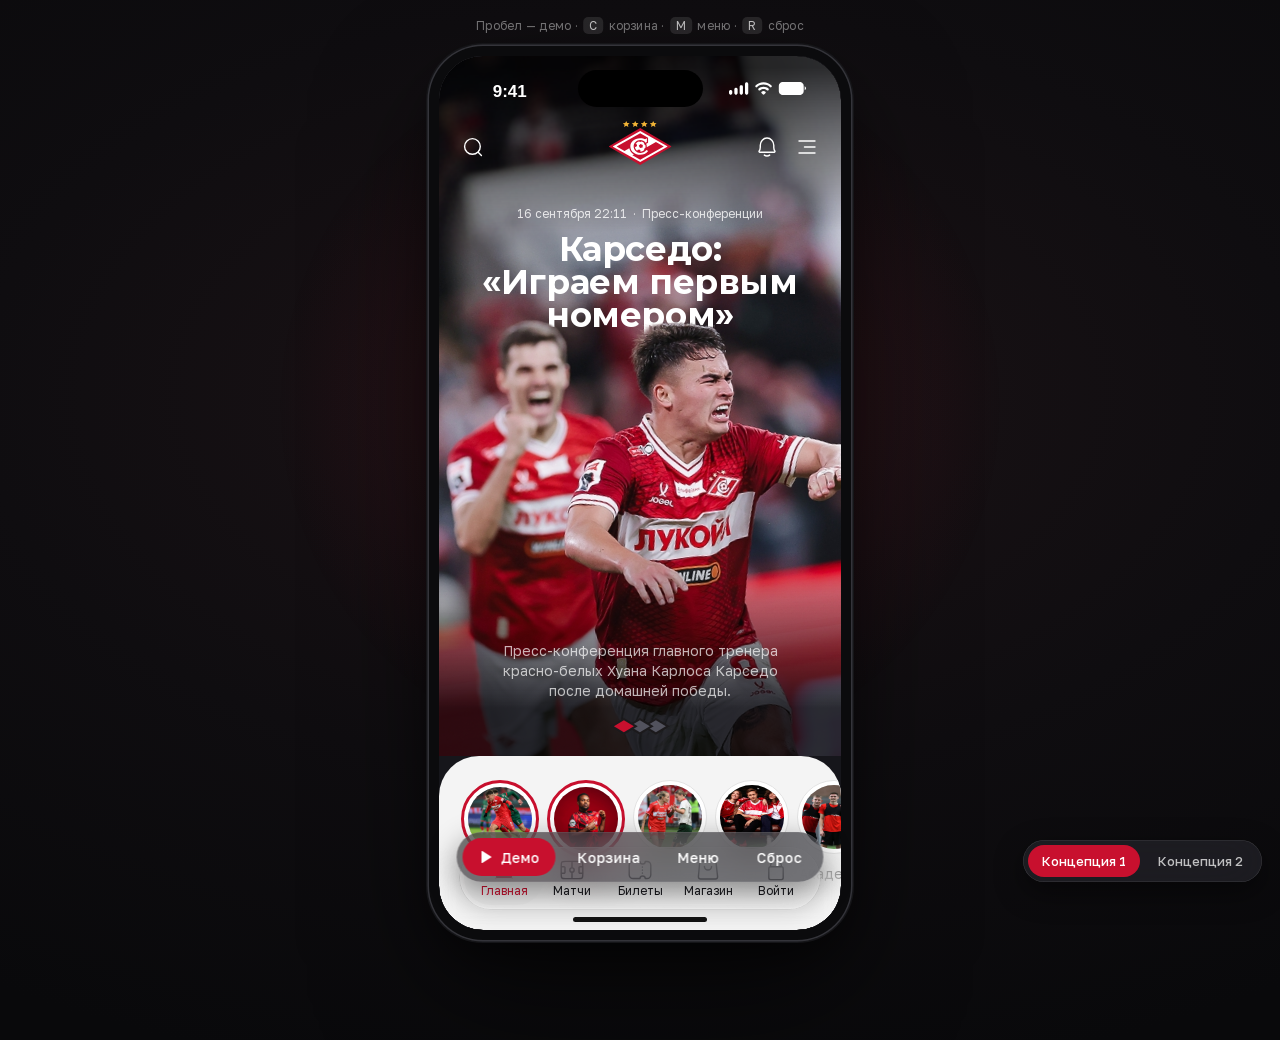
==== concept-1/index.html @ f0e0b0b2 "two concp together + new demo look" ====
<!doctype html>
<html lang="ru">
<head>
<meta charset="utf-8">
<meta name="viewport" content="width=device-width, initial-scale=1, maximum-scale=1, user-scalable=no, viewport-fit=cover">
<meta name="apple-mobile-web-app-capable" content="yes">
<meta name="mobile-web-app-capable" content="yes">
<meta name="apple-mobile-web-app-status-bar-style" content="black-translucent">
<meta name="apple-mobile-web-app-title" content="Спартак">
<meta name="theme-color" content="#16161b">
<title>Спартак · iOS · презентация</title>
<link rel="stylesheet" href="assets/fonts.css">
<style>
/* ───────────────────────── tokens (из Figma) ───────────────────────── */
:root{
  --red:#c8102e; --ink:#16161b; --bg:#f4f4f4; --g5f:#5f5f68; --e3:#e3e3e3; --a4:#a4a4a4; --ef:#efefef;
  --font:'TT Norms Pro','Golos Text',-apple-system,'SF Pro Text','Helvetica Neue',Arial,sans-serif;
  --display:'FCSM','Montserrat','Golos Text',-apple-system,sans-serif;
  --spring:cubic-bezier(.2,.9,.25,1.12);
  --spring-soft:cubic-bezier(.22,.9,.3,1);
  --soft:cubic-bezier(.22,.9,.3,1);
  --cartH:0px;
}
*{box-sizing:border-box;margin:0;padding:0;-webkit-tap-highlight-color:transparent}
html,body{height:100%}
body{background:#0c0c0f;font-family:var(--font);color:#000;overflow:auto;-webkit-font-smoothing:antialiased;user-select:none;-webkit-user-select:none}
img{display:block;-webkit-user-drag:none;user-select:none}
button{font:inherit;color:inherit;background:none;border:0;cursor:pointer}
.t-h2{font-size:18px;line-height:24px;font-weight:500}
.t-p2{font-size:14px;line-height:20px;font-weight:450}
.t-p3{font-size:12px;line-height:18px;font-weight:450}
.t-h3{font-size:16px;line-height:22px;font-weight:700;letter-spacing:.4px;text-transform:uppercase}
.t-h4{font-size:14px;line-height:20px;font-weight:600}
.t-h5{font-size:12px;line-height:18px;font-weight:600}
.nowrap{white-space:nowrap}

/* ───────────────────────── презентационная сцена ───────────────────────── */
.stage{position:relative;min-height:100%;padding:56px 24px 110px;display:flex;align-items:center;justify-content:center;
  background:radial-gradient(1200px 700px at 50% 38%,#1c1316 0%,#0f0d10 55%,#09090b 100%)}
.stage::before{content:"";position:fixed;inset:0;background:radial-gradient(520px 520px at 50% 45%,rgba(200,16,46,.16),transparent 70%);pointer-events:none}
.dev-wrap{animation:wake 1.3s var(--spring) both;position:relative;width:402px;height:874px;transform-origin:0 0;flex:none;height:var(--h,874px)}
.device{position:absolute;inset:0;border-radius:44px;box-shadow:0 0 0 10px #0b0b0d,0 0 0 11.5px #34343a,0 0 0 13px #151518,0 50px 120px rgba(0,0,0,.65),0 20px 40px rgba(0,0,0,.4)}
.screen{position:absolute;inset:0;border-radius:44px;overflow:hidden;clip-path:inset(0 round 44px);-webkit-mask-image:-webkit-radial-gradient(white,black);background:var(--ink);isolation:isolate;transform:translateZ(0)}

@keyframes wake{from{translate:0 46px;opacity:0;scale:.94}to{translate:0 0;opacity:1;scale:1}}
/* HUD */
.hud{position:fixed;left:50%;bottom:18px;transform:translateX(-50%);display:flex;gap:6px;padding:6px;border-radius:999px;
  background:rgba(40,40,46,.62);backdrop-filter:blur(22px) saturate(1.6);-webkit-backdrop-filter:blur(22px) saturate(1.6);
  box-shadow:0 0 0 .5px rgba(255,255,255,.14) inset,0 10px 30px rgba(0,0,0,.45);z-index:100;font-family:var(--font)}
.hud button{height:38px;padding:0 16px;border-radius:999px;color:#fff;font-size:14px;font-weight:500;display:flex;align-items:center;gap:8px;
  transition:background .25s,transform .35s var(--spring);white-space:nowrap}
.hud button:hover{background:rgba(255,255,255,.1)}
.hud button:active{transform:scale(.94)}
.hud button.primary{background:var(--red)}
.hud button.primary:hover{background:#dc1636}
.hud button.on{background:rgba(255,255,255,.16)}
.hud svg{width:14px;height:14px;fill:currentColor}
.hud-hint{position:absolute;left:50%;top:18px;transform:translateX(-50%);font:12px/16px var(--font);color:rgba(255,255,255,.42);letter-spacing:.02em;white-space:nowrap;z-index:100}
.hud-hint kbd{font:inherit;padding:1px 6px;border-radius:5px;background:rgba(255,255,255,.1);color:rgba(255,255,255,.7);margin:0 2px}

/* ───────────────────────── приложение ───────────────────────── */
.viewport{position:absolute;inset:0;overflow:hidden;background:var(--bg)}
.scroller{position:absolute;inset:0;overflow-y:auto;overflow-x:hidden;scrollbar-width:none;overscroll-behavior:contain;transform-origin:50% 0}
.scroller::-webkit-scrollbar,.hs::-webkit-scrollbar{display:none}
.content{position:relative;width:402px;background:var(--bg)}

/* кнопки (общие) */
.btn{display:flex;align-items:center;justify-content:center;overflow:hidden;position:relative;transition:transform .5s var(--spring)}
.btn.pressed,.pressable.pressed{transform:scale(.965);transition-duration:.12s}
.pressable{transition:transform .5s var(--spring),opacity .3s}
.btn-outline{border:2px solid var(--red);border-radius:10px;padding:12px 20px;width:100%}
.btn-outline span{font-size:14px;line-height:20px;font-weight:600;color:var(--red);white-space:nowrap}
.btn-white{background:#fff;border-radius:10px;padding:12px 28px;width:116px}
.btn-white span{font-size:14px;line-height:20px;font-weight:600;color:var(--red);white-space:nowrap}
.ripple{position:absolute;border-radius:50%;background:rgba(200,16,46,.16);transform:scale(0);animation:rip .7s var(--soft) forwards;pointer-events:none}
@keyframes rip{to{transform:scale(1);opacity:0}}

/* лого */
.logo{position:relative;width:80px;height:57px;flex:none}
.logo .dia{position:absolute;left:50%;transform:translateX(-50%);aspect-ratio:340.16/238.34;bottom:18.21%;top:4.9%;overflow:hidden}
.logo .dia img,.mlogo img,.abs img{position:absolute;display:block;max-width:none;width:100%;height:100%}
.logo .dia i,.mlogo .in>i{position:absolute;display:block}

/* ───── hero ───── */
.hero{position:relative;height:700px;width:402px;background:var(--bg)}
.hero-clip{position:absolute;inset:0;overflow:hidden;border-radius:40px 40px 0 0}
.hero-clip>*{position:absolute}
.hslide{inset:0;opacity:0;transition:opacity .8s var(--soft);pointer-events:none}
.hslide.on{opacity:1}
.hslide>*{position:absolute}
.hero .hcover{inset:0;overflow:hidden}
.hero .hpic{overflow:hidden}
.hero .hpic img{position:absolute;max-width:none}
.hero .hcover img{width:100%;height:100%;object-fit:cover}
.hero-clip{touch-action:pan-y}
.dpag{display:flex;justify-content:center;cursor:pointer}
.dpag svg{display:block;width:59.77px;height:16.66px;margin-top:-2.33px;overflow:visible}
.dpag polygon{transition:fill .35s var(--soft);transform-box:fill-box;transform-origin:50% 50%}
.dpag polygon.pop{animation:dpop .6s var(--spring)}
@keyframes dpop{0%{transform:scale(.5)}60%{transform:scale(1.25)}100%{transform:scale(1)}}
.hero .hbg0{inset:0;width:100%;height:100%;object-fit:cover;object-position:bottom}
.hero .hbg1w{inset:0;overflow:hidden}
.hero .hbg1w img{position:absolute;height:101.23%;left:-82.5%;top:1.91%;width:318.26%;max-width:none}
.hero .hphoto{left:-848.78px;top:-325.12px;width:2435.567px;height:1781.234px;display:flex;align-items:center;justify-content:center}
.hero .hphoto>div{flex:none;transform:rotate(-8.89deg);width:2238px;height:1453px;position:relative;animation:kb 16s ease-in-out infinite alternate}
@keyframes kb{from{transform:rotate(-8.89deg) scale(1)}to{transform:rotate(-8.89deg) scale(1.045)}}
.hero .hphoto img{position:absolute;inset:0;width:100%;height:100%;max-width:none}
.hero .htop{left:0;bottom:525px;width:402px;height:213px;mix-blend-mode:multiply;transform:rotate(180deg);background:linear-gradient(180deg,rgba(0,0,0,0) 0%,#000 76.587%);opacity:.8}
.hero .hbot{left:0;bottom:0;width:402px;height:205px;mix-blend-mode:multiply;opacity:.9;background:linear-gradient(180deg,rgba(22,22,27,0) 0%,#16161b 76.587%)}
.hero .htitle{left:22px;top:149px;width:358px;display:flex;flex-direction:column;gap:10px;color:#fff}
.hero .hmeta{display:flex;flex-wrap:wrap;gap:6px;justify-content:center;font-size:12px;line-height:18px;white-space:nowrap}
.hero .hmeta p{opacity:.8}
.hero h1{font-family:var(--display);font-weight:700;font-size:34px;line-height:33px;text-align:center;letter-spacing:-.4px}
.hero .htxt{left:22px;right:22px;bottom:55px;display:flex;justify-content:center}
.hero .htxt p{width:280px;font-size:14px;line-height:20px;color:#fff;opacity:.7;text-align:center}
.hero .hrow{left:0;top:62px;width:402px;height:57px;display:flex;align-items:center;justify-content:center}
.hero .hrow .ic{position:absolute;display:flex;gap:16px;align-items:center;min-height:32px;top:50%;transform:translateY(-50%)}
.hero .hrow .ic.r{right:22px}.hero .hrow .ic.l{left:22px}
.hero .hrow button,.menu .hrow button{width:24px;height:24px;position:relative}
.hero .hrow button img{width:24px;height:24px}
.hero .hrow button::after{content:"";position:absolute;inset:-10px}
.hero .hpag{left:0;right:0;bottom:24px;height:12px}
.hero .hpag img{position:absolute;inset:-19.44% -7.48%;width:auto;height:auto;max-width:none}

/* ───── stories ───── */
.sheet{background:var(--bg);position:relative}
.stories{height:138px;padding:0;background:#16161b}
.stories .st-in{position:absolute;inset:0;background:var(--bg);border-radius:40px 40px 0 0;overflow:hidden;padding:24px 0 12px}
.stories .hs{position:relative}
.stories .hs{display:flex;gap:8px;padding:0 22px;overflow-x:auto;scrollbar-width:none;height:100%}
.story{display:flex;flex-direction:column;align-items:center;gap:10px;flex:none}
.ring{background:#fff;border:1px solid var(--e3);padding:4px;border-radius:50%;flex:none;display:flex;align-items:center;justify-content:center;overflow:hidden;transition:transform .55s var(--spring)}
.ring.act{border:3px solid var(--red)}
.ring .im{flex:none;width:64px;height:64px;border-radius:50%;overflow:hidden;position:relative;background:#ddd}
.ring .im img{position:absolute;max-width:none}
.story p{font-size:14px;line-height:20px;white-space:nowrap}
.story.dim p{opacity:.5}
.story:active .ring{transform:scale(.92)}
.story .ph{width:68px;height:68px;border-radius:900px;border:1px solid var(--e3);background:#fff;display:flex;align-items:center;justify-content:center;overflow:hidden}
.story .ph i{display:block;width:56px;height:56px;border-radius:900px;background:#b8b8bf}
.story .ph~p{font-family:'Inter',var(--font);font-weight:500;font-size:11px;line-height:15px;color:#8c8c94;letter-spacing:.165px;opacity:1}

/* ───── матч ───── */
.matchsec{height:401px;position:relative;overflow:hidden}
.tk{position:absolute;left:0;top:0;width:330px;height:304px;transform-origin:0 0}
.tk .back{position:absolute;inset:0;background:#f7f7f7;-webkit-mask:url("data:image/svg+xml,%3Csvg preserveAspectRatio=%22none%22 overflow=%22visible%22 style=%22display: block%3B%22 width=%22330%22 height=%22304%22 viewBox=%220 0 330 304%22 fill=%22none%22 xmlns=%22http://www.w3.org/2000/svg%22%3E %3Cpath id=%22ticket-shape%22 d=%22M330 183.143C323.215 184.113 318 189.947 318 197C318 204.053 323.216 209.886 330 210.856V280C330 291.314 330 296.971 326.485 300.485C322.971 304 317.314 304 306 304H24C12.6863 304 7.02937 304 3.51465 300.485C-7.01883e-05 296.971 0 291.314 0 280V210.856C6.78447 209.886 12 204.053 12 197C12 189.947 6.78453 184.113 0 183.143V32H330V183.143ZM15 196C14.4477 196 14 196.448 14 197C14 197.552 14.4477 198 15 198H18C18.5523 198 19 197.552 19 197C19 196.448 18.5523 196 18 196H15ZM24 196C23.4477 196 23 196.448 23 197C23 197.552 23.4477 198 24 198H30C30.5523 198 31 197.552 31 197C31 196.448 30.5523 196 30 196H24ZM36 196C35.4477 196 35 196.448 35 197C35 197.552 35.4477 198 36 198H42C42.5523 198 43 197.552 43 197C43 196.448 42.5523 196 42 196H36ZM48 196C47.4477 196 47 196.448 47 197C47 197.552 47.4477 198 48 198H54C54.5523 198 55 197.552 55 197C55 196.448 54.5523 196 54 196H48ZM60 196C59.4477 196 59 196.448 59 197C59 197.552 59.4477 198 60 198H66C66.5523 198 67 197.552 67 197C67 196.448 66.5523 196 66 196H60ZM72 196C71.4477 196 71 196.448 71 197C71 197.552 71.4477 198 72 198H78C78.5523 198 79 197.552 79 197C79 196.448 78.5523 196 78 196H72ZM84 196C83.4477 196 83 196.448 83 197C83 197.552 83.4477 198 84 198H90C90.5523 198 91 197.552 91 197C91 196.448 90.5523 196 90 196H84ZM96 196C95.4477 196 95 196.448 95 197C95 197.552 95.4477 198 96 198H102C102.552 198 103 197.552 103 197C103 196.448 102.552 196 102 196H96ZM108 196C107.448 196 107 196.448 107 197C107 197.552 107.448 198 108 198H114C114.552 198 115 197.552 115 197C115 196.448 114.552 196 114 196H108ZM120 196C119.448 196 119 196.448 119 197C119 197.552 119.448 198 120 198H126C126.552 198 127 197.552 127 197C127 196.448 126.552 196 126 196H120ZM132 196C131.448 196 131 196.448 131 197C131 197.552 131.448 198 132 198H138C138.552 198 139 197.552 139 197C139 196.448 138.552 196 138 196H132ZM144 196C143.448 196 143 196.448 143 197C143 197.552 143.448 198 144 198H150C150.552 198 151 197.552 151 197C151 196.448 150.552 196 150 196H144ZM156 196C155.448 196 155 196.448 155 197C155 197.552 155.448 198 156 198H162C162.552 198 163 197.552 163 197C163 196.448 162.552 196 162 196H156ZM168 196C167.448 196 167 196.448 167 197C167 197.552 167.448 198 168 198H174C174.552 198 175 197.552 175 197C175 196.448 174.552 196 174 196H168ZM180 196C179.448 196 179 196.448 179 197C179 197.552 179.448 198 180 198H186C186.552 198 187 197.552 187 197C187 196.448 186.552 196 186 196H180ZM192 196C191.448 196 191 196.448 191 197C191 197.552 191.448 198 192 198H198C198.552 198 199 197.552 199 197C199 196.448 198.552 196 198 196H192ZM204 196C203.448 196 203 196.448 203 197C203 197.552 203.448 198 204 198H210C210.552 198 211 197.552 211 197C211 196.448 210.552 196 210 196H204ZM216 196C215.448 196 215 196.448 215 197C215 197.552 215.448 198 216 198H222C222.552 198 223 197.552 223 197C223 196.448 222.552 196 222 196H216ZM228 196C227.448 196 227 196.448 227 197C227 197.552 227.448 198 228 198H234C234.552 198 235 197.552 235 197C235 196.448 234.552 196 234 196H228ZM240 196C239.448 196 239 196.448 239 197C239 197.552 239.448 198 240 198H246C246.552 198 247 197.552 247 197C247 196.448 246.552 196 246 196H240ZM252 196C251.448 196 251 196.448 251 197C251 197.552 251.448 198 252 198H258C258.552 198 259 197.552 259 197C259 196.448 258.552 196 258 196H252ZM264 196C263.448 196 263 196.448 263 197C263 197.552 263.448 198 264 198H270C270.552 198 271 197.552 271 197C271 196.448 270.552 196 270 196H264ZM276 196C275.448 196 275 196.448 275 197C275 197.552 275.448 198 276 198H282C282.552 198 283 197.552 283 197C283 196.448 282.552 196 282 196H276ZM288 196C287.448 196 287 196.448 287 197C287 197.552 287.448 198 288 198H294C294.552 198 295 197.552 295 197C295 196.448 294.552 196 294 196H288ZM300 196C299.448 196 299 196.448 299 197C299 197.552 299.448 198 300 198H306C306.552 198 307 197.552 307 197C307 196.448 306.552 196 306 196H300ZM312 196C311.448 196 311 196.448 311 197C311 197.552 311.448 198 312 198H315C315.552 198 316 197.552 316 197C316 196.448 315.552 196 315 196H312ZM306 0C317.314 0 322.971 -7.01883e-05 326.485 3.51465C330 7.02937 330 12.6863 330 24V30H0V24C0 12.6863 -7.01883e-05 7.02937 3.51465 3.51465C7.02937 -7.01883e-05 12.6863 0 24 0H306Z%22 fill=%22white%22/%3E %3C/svg%3E") no-repeat 0 0/100% 100%;mask:url("data:image/svg+xml,%3Csvg preserveAspectRatio=%22none%22 overflow=%22visible%22 style=%22display: block%3B%22 width=%22330%22 height=%22304%22 viewBox=%220 0 330 304%22 fill=%22none%22 xmlns=%22http://www.w3.org/2000/svg%22%3E %3Cpath id=%22ticket-shape%22 d=%22M330 183.143C323.215 184.113 318 189.947 318 197C318 204.053 323.216 209.886 330 210.856V280C330 291.314 330 296.971 326.485 300.485C322.971 304 317.314 304 306 304H24C12.6863 304 7.02937 304 3.51465 300.485C-7.01883e-05 296.971 0 291.314 0 280V210.856C6.78447 209.886 12 204.053 12 197C12 189.947 6.78453 184.113 0 183.143V32H330V183.143ZM15 196C14.4477 196 14 196.448 14 197C14 197.552 14.4477 198 15 198H18C18.5523 198 19 197.552 19 197C19 196.448 18.5523 196 18 196H15ZM24 196C23.4477 196 23 196.448 23 197C23 197.552 23.4477 198 24 198H30C30.5523 198 31 197.552 31 197C31 196.448 30.5523 196 30 196H24ZM36 196C35.4477 196 35 196.448 35 197C35 197.552 35.4477 198 36 198H42C42.5523 198 43 197.552 43 197C43 196.448 42.5523 196 42 196H36ZM48 196C47.4477 196 47 196.448 47 197C47 197.552 47.4477 198 48 198H54C54.5523 198 55 197.552 55 197C55 196.448 54.5523 196 54 196H48ZM60 196C59.4477 196 59 196.448 59 197C59 197.552 59.4477 198 60 198H66C66.5523 198 67 197.552 67 197C67 196.448 66.5523 196 66 196H60ZM72 196C71.4477 196 71 196.448 71 197C71 197.552 71.4477 198 72 198H78C78.5523 198 79 197.552 79 197C79 196.448 78.5523 196 78 196H72ZM84 196C83.4477 196 83 196.448 83 197C83 197.552 83.4477 198 84 198H90C90.5523 198 91 197.552 91 197C91 196.448 90.5523 196 90 196H84ZM96 196C95.4477 196 95 196.448 95 197C95 197.552 95.4477 198 96 198H102C102.552 198 103 197.552 103 197C103 196.448 102.552 196 102 196H96ZM108 196C107.448 196 107 196.448 107 197C107 197.552 107.448 198 108 198H114C114.552 198 115 197.552 115 197C115 196.448 114.552 196 114 196H108ZM120 196C119.448 196 119 196.448 119 197C119 197.552 119.448 198 120 198H126C126.552 198 127 197.552 127 197C127 196.448 126.552 196 126 196H120ZM132 196C131.448 196 131 196.448 131 197C131 197.552 131.448 198 132 198H138C138.552 198 139 197.552 139 197C139 196.448 138.552 196 138 196H132ZM144 196C143.448 196 143 196.448 143 197C143 197.552 143.448 198 144 198H150C150.552 198 151 197.552 151 197C151 196.448 150.552 196 150 196H144ZM156 196C155.448 196 155 196.448 155 197C155 197.552 155.448 198 156 198H162C162.552 198 163 197.552 163 197C163 196.448 162.552 196 162 196H156ZM168 196C167.448 196 167 196.448 167 197C167 197.552 167.448 198 168 198H174C174.552 198 175 197.552 175 197C175 196.448 174.552 196 174 196H168ZM180 196C179.448 196 179 196.448 179 197C179 197.552 179.448 198 180 198H186C186.552 198 187 197.552 187 197C187 196.448 186.552 196 186 196H180ZM192 196C191.448 196 191 196.448 191 197C191 197.552 191.448 198 192 198H198C198.552 198 199 197.552 199 197C199 196.448 198.552 196 198 196H192ZM204 196C203.448 196 203 196.448 203 197C203 197.552 203.448 198 204 198H210C210.552 198 211 197.552 211 197C211 196.448 210.552 196 210 196H204ZM216 196C215.448 196 215 196.448 215 197C215 197.552 215.448 198 216 198H222C222.552 198 223 197.552 223 197C223 196.448 222.552 196 222 196H216ZM228 196C227.448 196 227 196.448 227 197C227 197.552 227.448 198 228 198H234C234.552 198 235 197.552 235 197C235 196.448 234.552 196 234 196H228ZM240 196C239.448 196 239 196.448 239 197C239 197.552 239.448 198 240 198H246C246.552 198 247 197.552 247 197C247 196.448 246.552 196 246 196H240ZM252 196C251.448 196 251 196.448 251 197C251 197.552 251.448 198 252 198H258C258.552 198 259 197.552 259 197C259 196.448 258.552 196 258 196H252ZM264 196C263.448 196 263 196.448 263 197C263 197.552 263.448 198 264 198H270C270.552 198 271 197.552 271 197C271 196.448 270.552 196 270 196H264ZM276 196C275.448 196 275 196.448 275 197C275 197.552 275.448 198 276 198H282C282.552 198 283 197.552 283 197C283 196.448 282.552 196 282 196H276ZM288 196C287.448 196 287 196.448 287 197C287 197.552 287.448 198 288 198H294C294.552 198 295 197.552 295 197C295 196.448 294.552 196 294 196H288ZM300 196C299.448 196 299 196.448 299 197C299 197.552 299.448 198 300 198H306C306.552 198 307 197.552 307 197C307 196.448 306.552 196 306 196H300ZM312 196C311.448 196 311 196.448 311 197C311 197.552 311.448 198 312 198H315C315.552 198 316 197.552 316 197C316 196.448 315.552 196 315 196H312ZM306 0C317.314 0 322.971 -7.01883e-05 326.485 3.51465C330 7.02937 330 12.6863 330 24V30H0V24C0 12.6863 -7.01883e-05 7.02937 3.51465 3.51465C7.02937 -7.01883e-05 12.6863 0 24 0H306Z%22 fill=%22white%22/%3E %3C/svg%3E") no-repeat 0 0/100% 100%}
.tkw{position:absolute;left:0;top:0;width:330px;height:304px;filter:drop-shadow(0 10px 13px rgba(0,0,0,.1))}
.tkw.main{filter:drop-shadow(0 10px 13px rgba(165,0,42,.1))}
.tk-main{position:absolute;left:37.8px;top:47.38px;width:330px;height:304px;filter:drop-shadow(0 10px 13px rgba(165,0,42,.1));touch-action:pan-y;cursor:grab}
.tk-main .shape{position:absolute;inset:0}
.tk-main .shape img{width:330px;height:304px}
.tk-main .cc{position:absolute;inset:0;border-radius:14px;overflow:hidden;display:flex;flex-direction:column}
.cc .hd{display:flex;justify-content:center;align-items:center;padding:6px 12px}
.cc .hd p{font-size:12px;line-height:18px;color:var(--g5f);white-space:nowrap}
.cc .hm{display:flex;flex-direction:column;gap:24px;padding:12px 20px 16px;align-items:center}
.teams{display:flex;width:100%;overflow:hidden}
.tcol{flex:1;display:flex;flex-direction:column;align-items:center;min-width:1px}
.tcol .mlogo{width:80px;height:80px;padding:6px}
.mlogo .in{position:relative;width:100%;height:100%;overflow:hidden}
.tcol p{font-size:14px;line-height:20px;font-weight:600;text-align:center;width:100%}
.tmid{display:flex;flex-direction:column;gap:8px;align-items:center;justify-content:center;align-self:stretch}
.tmid .cal{border:2px solid #ffe6ea;border-radius:6px;padding:4px;display:flex;transition:transform .5s var(--spring)}
.tmid .cal img{width:20px;height:20px}
.odds{display:flex;gap:4px;justify-content:center;width:100%}
.odds .wl{width:75px;height:18px;flex:none}
.odds .wl img{width:75px;height:18px}
.odds .og{display:flex;gap:2px;font-size:12px;line-height:18px;text-align:center;white-space:nowrap}
.odds .og div{background:var(--ef);border-radius:4px;display:flex;gap:6px;padding:0 6px}
.odds .og b{font-weight:600;color:#ff6a13}.odds .og span{color:#141419}
.buy{display:flex;flex-direction:column;gap:10px;padding-top:16px;width:100%}
.buy>p{font-size:12px;line-height:18px;color:var(--g5f);text-align:center}
.mpag{position:absolute;left:16px;bottom:12px;width:370px;height:12px}


/* ───── баннер входа ───── */
.pad6{padding:12px 6px}
.login{height:104px;border-radius:14px;position:relative;overflow:hidden;display:flex;align-items:flex-end;gap:8px;padding:16px;color:#fff}
.login .bgs,.menu .promo .bgs{position:absolute;inset:0;border-radius:14px;overflow:hidden}
.login .bgs img,.menu .promo .bgs img{position:absolute;inset:0;width:100%;height:100%}
.login .bgs .a{object-fit:cover}.login .bgs .b{object-fit:cover;object-position:bottom}
.login .bgs .m{position:absolute;inset:0;background:rgba(200,16,46,.3);mix-blend-mode:multiply}
.login .tx,.menu .promo .tx{position:relative;flex:1;min-width:1px;display:flex;flex-direction:column;gap:8px}
.login .tx p:first-child{width:351px}
.login .tx p:last-child{min-width:100%}
.login .btn,.menu .promo .btn{position:relative;flex:none}
.login .x,.menu .promo .x{position:absolute;right:8px;top:8px;width:24px;height:24px}
.login .x img,.menu .promo .x img{width:24px;height:24px}
.login .x::after,.menu .promo .x::after{content:"";position:absolute;inset:-8px}

/* ───── карточки-секции ───── */
.card{background:#fff;border-radius:14px;padding:16px;display:flex;flex-direction:column;gap:16px;position:relative}
.label{display:flex;align-items:baseline;justify-content:space-between;overflow:hidden;width:100%}
.label .tt{color:var(--red)}
.pill{background:var(--bg);display:flex;align-items:center;gap:2px;padding:3px 4px 3px 10px;border-radius:18px;transition:transform .5s var(--spring),background .3s}
.pill span{font-size:14px;line-height:20px;color:var(--g5f);white-space:nowrap}
.pill img{width:16px;height:16px}

/* таблица */
.seg{height:32px;background:var(--ef);border-radius:100px;position:relative;display:flex;padding:2px;gap:4px}
.seg .th{position:absolute;top:2px;bottom:2px;left:2px;width:calc(50% - 4px);background:#fff;border-radius:1000px;box-shadow:0 2px 10px rgba(0,0,0,.06);transition:transform .6s var(--spring)}
.seg button{flex:1;position:relative;z-index:1;height:28px;font-size:14px;line-height:20px;text-align:center;color:#000;font-weight:450;border-radius:1000px}
.seg.cup .th{transform:translateX(calc(100% + 4px))}
.tbl .r{display:flex;align-items:center;gap:6px;padding:6px 8px;border-bottom:.5px solid var(--e3);overflow:hidden;width:100%}
.tbl .r:last-child{border-bottom:0}
.tbl .r.h{padding:0 8px 8px;color:var(--a4);font-size:10px;line-height:15px;letter-spacing:.4px;text-transform:uppercase}
.tbl .r.h .n{opacity:0;line-height:15px}
.tbl .label{margin-bottom:-2px}
.tbl .n{width:14px;flex:none;font-size:12px;line-height:20px;color:var(--a4)}
.tbl .cl{flex:1;display:flex;gap:8px;align-items:center;min-width:1px}
.tbl .cl p{flex:1;font-size:14px;line-height:20px;color:#000;min-width:1px}
.tbl .c{width:22px;flex:none;text-align:center;font-size:12px;line-height:20px;color:var(--a4)}
.tbl .c.p{font-size:14px;color:#000}
.tbl .r.h .c{font-size:10px;line-height:15px}
.tbl .r.hl{background:var(--ef)}
.tbl .r.hl .n,.tbl .r.hl .c{color:#000}
.tbl .lg{width:24px;height:24px;position:relative;overflow:hidden;flex:none}
.tbl .lg img{position:absolute;max-width:none}
.tbl .list{display:flex;flex-direction:column;overflow:hidden}
.tbl .row{opacity:0;transform:translateX(18px)}
.tbl.in .row{opacity:1;transform:none;transition:opacity .5s var(--soft),transform .7s var(--spring);transition-delay:calc(var(--i)*55ms)}

/* реклама */
.ad{height:67px;border-radius:15px;overflow:hidden}
.ad img{width:100%;height:100%;object-fit:cover}

/* команды */
.tcards{border-radius:14px;overflow:hidden;display:flex;flex-direction:column}
.tc{position:relative;height:78px;transition:height .6s cubic-bezier(.3,.85,.25,1);padding:16px 22px;overflow:hidden;display:flex;flex-direction:column;justify-content:center;cursor:pointer;color:#fff}
.tc .l{position:absolute;inset:0}
.tc .l img{position:absolute;inset:0;width:100%;height:100%;object-fit:cover;object-position:bottom}
.tc .l img.ph{inset:auto;left:0;bottom:0;width:100%;height:auto;aspect-ratio:358/160;max-width:none;object-fit:cover;object-position:right bottom}
.tc .l .m{position:absolute;inset:0;background:var(--red);mix-blend-mode:multiply}
.tc .l .ph{opacity:0;transform:translateY(22px);transition:opacity .45s ease,transform .7s cubic-bezier(.2,.8,.2,1)}
.tc.open .l .ph{transition-delay:.12s}
.teams-pin{position:relative;background:var(--bg)}
.teams-stick{position:sticky;top:var(--pin-top,179px)}
.tc.open .l .ph{opacity:1;transform:none}
.tc.open{height:160px}
.tc .band{position:absolute;width:975.587px;height:630.914px;display:flex;align-items:center;justify-content:center;left:calc(50% + var(--bx));top:calc(50% + var(--by));transform:translate(-50%,-50%);transition:left .7s cubic-bezier(.3,.85,.25,1),top .7s cubic-bezier(.3,.85,.25,1)}
.tc .b1{--bx:168.79px;--by:14.65px}.tc .b2{--bx:-244.21px;--by:14.65px}
.tc.open .b1{--bx:251.79px;--by:-26.35px}.tc.open .b2{--bx:-161.21px;--by:-26.35px}
.tc .band i{display:block;flex:none;width:1058.852px;height:117.188px;background:#fff;opacity:.1;transform:rotate(-30deg)}
.tc .nm{position:relative;display:flex;flex-direction:column;gap:4px;flex:1;min-height:1px;width:100%}
.tc .nm h4{font-family:var(--display);font-weight:700;font-size:22px;line-height:24px;letter-spacing:-.2px}
.tc .nm p{font-size:12px;line-height:18px;opacity:.6}
.tc .go{position:absolute;left:22px;bottom:16px;width:24px;height:24px;opacity:0;transform:translateY(12px);transition:opacity .5s var(--soft),transform .8s var(--spring)}
.tc.open .go{opacity:1;transform:none;transition-delay:.15s}
.tc.open:hover .go{transform:translateX(6px);transition-delay:0s}
.tc .go img{width:24px;height:24px}
.tc .ln1{position:absolute;left:0;top:0;width:402px;height:1px;background:#000;opacity:.21}
.tc .ln2{position:absolute;left:0;top:1px;width:402px;height:1px;background:#fff;opacity:.2}

/* абонемент */
.abo{position:relative;height:228px;overflow-x:clip;overflow-y:visible;margin:0 -6px;touch-action:pan-y}
.abo .slide{position:absolute;left:36px;top:0;width:330px;height:228px;border-radius:14px;padding:16px;display:flex;flex-direction:column;justify-content:space-between;overflow:hidden}
.slide .bg{position:absolute;inset:0;border-radius:14px;overflow:hidden}
.slide .bg>*{position:absolute}
.slide .bg .a{inset:0;width:100%;height:100%;object-fit:cover}
.slide .bg .b{max-width:none}
.slide .bg .c{inset:0;width:100%;height:100%;object-fit:cover}
.slide .lb,.slide .bt{position:relative}
.slide .lb{color:var(--red)}
.slide .bt{display:flex;flex-direction:column;gap:12px;align-items:flex-start}
.slide .bt p{width:186px;color:#000}
.slide .bt .btn-outline{width:auto}
.slide.grey{background:var(--g5f)}
.slide.grey .bt p{color:#fff}
.dots{display:flex;gap:8px;align-items:center;justify-content:center;height:7px}
.dots i{display:block;width:7px;height:7px;border-radius:8px;background:var(--e3);transition:width .6s var(--spring),background .3s}
.dots i.on{width:20px;background:var(--red)}

/* медиа */
.media{background:var(--bg);padding:0}
.mdark{background:#16161b;border-radius:24px;padding:0 6px 16px;display:flex;flex-direction:column;gap:16px;overflow:hidden;color:#fff}
.mdark .label{padding:16px 16px 0}
.mdark .pill{background:rgba(255,255,255,.1)}
.mdark .pill span{color:#fff}
.mlist{display:flex;flex-direction:column;gap:24px}
.mi{display:flex;gap:10px;padding:0 16px;align-items:flex-start;cursor:pointer;transition:transform .5s var(--spring)}
.mi.pressed{transform:scale(.975)}
.mi .tx{flex:1;min-width:1px;display:flex;flex-direction:column;gap:8px}
.mi .meta,.mbig .meta{display:flex;flex-wrap:wrap;gap:6px;font-size:12px;line-height:18px;white-space:nowrap}
.mi .meta p,.mbig .meta p{opacity:.5}
.mi .th{width:118px;height:67px;border-radius:8px;overflow:hidden;position:relative;flex:none}
.mi .th img.p{position:absolute;max-width:none;width:100%}
.mi .th .dim{position:absolute;inset:0;background:rgba(0,0,0,.3)}
.mi .th .pl{position:absolute;left:50%;top:calc(50% + .13px);width:24px;height:24px;transform:translate(-50%,-50%);transition:transform .6s var(--spring)}
.mi:hover .pl{transform:translate(-50%,-50%) scale(1.18)}
.mi .th .du{position:absolute;right:0;bottom:.38px;background:#fff;color:#000;font-size:10px;line-height:14px;padding:0 4px;border-radius:4px 0 0 0}
.mbig{display:flex;flex-direction:column;gap:10px;padding:0 16px;cursor:pointer}
.mbig .im{aspect-ratio:160/90;border-radius:12px;overflow:hidden;position:relative}
.mbig .im img{width:100%;height:100%;object-fit:cover;transition:transform 1.2s var(--soft)}
.mbig:hover .im img{transform:scale(1.04)}

/* мерч */
.merch .hs{display:flex;gap:12px;overflow-x:auto;scrollbar-width:none;margin:0 -22px 0 -16px;padding:0 16px}
.pr{width:140px;flex:none;display:flex;flex-direction:column;gap:12px;cursor:pointer}
.pr .im{width:140px;height:140px;border-radius:10px;overflow:hidden;position:relative;background:#eee}
.pr .im>img{width:100%;height:100%;object-fit:cover;transition:transform .9s var(--soft)}
.pr:hover .im>img{transform:scale(1.05)}
.pr .im .sh{position:absolute;inset:0;background:rgba(0,0,0,.04)}
.pr .bd{position:absolute;left:4px;top:3.63px;padding:0 4px;border-radius:4px;font-size:10px;line-height:14px;font-weight:600}
.pr .tx{display:flex;flex-direction:column;gap:4px}
.pr .rt{display:flex;gap:4px;align-items:center;font-size:12px;line-height:18px;white-space:nowrap}
.pr .rt img{width:12px;height:12px}
.pr .rt .g{color:var(--a4)}
.pr .tx p{font-size:12px;line-height:18px}
.pr .tx p.pc{font-weight:600}

/* все разделы */
.allsec{background:var(--bg);padding:12px 6px 96px}
.allsec .in{background:var(--e3);border-radius:14px;padding:16px;display:flex;gap:8px;align-items:flex-end}
.allsec .tx{flex:1;min-width:1px;display:flex;flex-direction:column;gap:12px}
.allsec .tx p:first-child{width:351px}.allsec .tx p:last-child{width:241px}

/* ───── glass-header ───── */
.glass{background:linear-gradient(180deg,rgba(255,255,255,.52),rgba(255,255,255,.36));-webkit-backdrop-filter:blur(18px) brightness(.95) saturate(1.3);backdrop-filter:blur(18px) brightness(.95) saturate(1.3);
  box-shadow:inset 0 1px 0 rgba(255,255,255,.85),inset 0 -1px 1px rgba(255,255,255,.35),inset 1px 0 1px rgba(255,255,255,.25),inset -1px 0 1px rgba(255,255,255,.25),1.25px 0 0 -.75px #d0d0d0,-1.25px 0 0 -.75px #d0d0d0,0 0 0 .5px rgba(0,0,0,.08),0 8px 24px rgba(0,0,0,.08);border-radius:296px}
.ghead{position:absolute;left:0;right:0;top:62px;height:57px;z-index:3;pointer-events:none}
.ghead .gp{position:absolute;top:6px;height:44px;display:flex;align-items:center;pointer-events:auto;
  opacity:0;transform:translateY(-14px) scale(.8);transition:opacity .35s,transform .7s var(--spring)}
.ghead .gp.l{left:12px;padding:0 4px}.ghead .gp.r{right:10px;padding:0 6px;gap:4px}
.ghead.show .gp{opacity:1;transform:none}
.ghead.show .gp.r{transition-delay:.05s}
.ghead .gp button{padding:6px;display:flex;transition:transform .5s var(--spring)}
.ghead .gp button:active{transform:scale(.85)}
.ghead .gp img{width:24px;height:24px}
.hdr-layer{position:absolute;inset:0;z-index:8;pointer-events:none}
.scrim{position:absolute;left:0;right:0;top:0;height:112px;z-index:2;pointer-events:none;opacity:0;transition:opacity .4s;
  background:linear-gradient(180deg,rgba(22,22,27,.92) 0%,rgba(22,22,27,.7) 52%,rgba(22,22,27,0) 100%)}
.scrim.show{opacity:1}

/* ───── статус-бар ───── */
.status{position:absolute;left:0;right:0;top:0;height:62px;z-index:20;pointer-events:none;color:#fff}
.status .tm{position:absolute;left:9px;width:129.5px;top:25px;text-align:center;font:590 17px/22px -apple-system,'SF Pro Text','Helvetica Neue',Arial,sans-serif;padding-right:6px}
.status .di{position:absolute;left:138.5px;top:14px;width:125px;height:37px;border-radius:100px;background:#000}
.status .lv{position:absolute;left:289.6px;top:26px;width:85.33px;height:13px}

/* ───── dock ───── */
.tabframe{position:absolute;left:0;bottom:0;z-index:6;width:402px;height:95px}
.tabglass{position:absolute;left:0;bottom:0;width:402px;height:83px;border-radius:0 0 44px 44px;
  -webkit-backdrop-filter:blur(10px);backdrop-filter:blur(10px);
  -webkit-mask-image:linear-gradient(180deg,transparent 0%,#000 55%);mask-image:linear-gradient(180deg,transparent 0%,#000 55%);
  }
.tabbar{position:absolute;left:25px;top:16px;width:352px;height:54px;display:flex;padding:0 2px;align-items:center;transition:left .7s var(--spring),top .7s var(--spring),width .7s var(--spring),height .7s var(--spring)}
.tabbar .bgp{position:absolute;inset:-4px;border-radius:1000px;pointer-events:none}
.tab{position:relative;flex:1;height:100%;margin-right:-8px;display:flex;flex-direction:column;gap:3px;align-items:center;justify-content:center;padding:6px 8px 7px;cursor:pointer;color:var(--ink)}
.tab:last-child{margin-right:0}
.tab .ti{width:24px;height:24px;transition:transform .5s var(--spring)}
.tab span{font-size:12px;line-height:12px;height:12px;text-align:center;width:100%;position:relative;overflow:hidden;white-space:nowrap;transition:opacity .35s var(--soft),height .6s var(--spring),transform .6s var(--spring)}
.tab{transition:gap .6s var(--spring)}
.tab.sel span{color:var(--red)}
.tab.bump .ti{animation:bump .6s var(--soft)}
@keyframes bump{0%{transform:scale(1)}30%{transform:scale(1.3) translateY(-3px)}100%{transform:scale(1)}}
.tabsel{position:absolute;top:0;left:0;width:calc((100% + 28px) / 5 + 4px);height:100%;border-radius:100px;background:#ededed;transition:transform .7s var(--spring)}
.tabframe.mini .tabbar{left:51px;top:30px;width:300px;height:40px}
.tabframe.mini .tab{gap:0}
.tabframe.mini .tab span{opacity:0;height:0;transform:scale(.6) translateY(-4px)}
.tabframe.mini .tab .ti{transform:scale(.96)}
.hind{position:absolute;left:50%;bottom:8px;margin-left:-67px;z-index:16;width:134px;height:5px;border-radius:100px;background:#fff;mix-blend-mode:difference;pointer-events:none}
.cartbar{position:absolute;left:6px;top:12px;width:390px;height:60px;display:flex;align-items:center;gap:10px;padding:8px 16px;border-radius:12px;color:#fff;touch-action:none}
.cartbar .ci{position:relative;width:32px;height:32px;flex:none}
.cartbar .ci>img{position:absolute;left:4px;top:4px;width:24px;height:24px}
.cartbar .bdg{position:absolute;left:17px;top:-2px;width:14px;height:14px;border-radius:900px;background:var(--red);display:flex;align-items:center;justify-content:center;font-size:10px;line-height:13px;font-weight:600;color:#fff}
.cartbar .mid{flex:1;min-width:1px;display:flex;align-items:baseline;gap:10px}
.cartbar .tb{flex:1;min-width:1px;overflow:hidden;font-size:14px;line-height:20px}
.cartbar .tb p+p{opacity:.5}
.cartbar .tm2{border:1px solid rgba(255,255,255,.2);border-radius:6px;padding:3px 8px;font-size:12px;line-height:18px;white-space:nowrap;font-variant-numeric:tabular-nums}
.cartbar .go{background:var(--red);border-radius:10px;padding:12px 16px;font-size:14px;line-height:20px;font-weight:600;white-space:nowrap;position:relative;overflow:hidden}
.cartbar .go.pressed{transform:scale(.95)}
.cartbar>*{opacity:0;transform:translateY(14px)}
.screen.st-cart:not(.st-menu) .cartbar>*{opacity:1;transform:none;transition:opacity .45s var(--soft),transform .8s var(--spring);transition-delay:calc(var(--i)*70ms + 140ms)}
.cartbar .bdg{transition:transform .6s var(--spring)}
.cartbar .bdg.pop{animation:pop .7s var(--spring)}
@keyframes pop{0%{transform:scale(0)}55%{transform:scale(1.5)}100%{transform:scale(1)}}

/* слои: главный блок и то, что под ним */
.under{position:absolute;inset:0;z-index:1;background:#16161b}
.main{position:absolute;inset:0;z-index:5;overflow:hidden;background:var(--bg);transition:bottom .95s var(--spring-soft),border-radius .8s var(--soft),box-shadow .8s var(--soft),clip-path .8s var(--soft)}
.screen.st-cart.st-menu .main{bottom:0;border-radius:44px 44px 0 0;clip-path:none}
.main{clip-path:inset(0 round 0px)}
.screen.st-cart .main{bottom:84px;border-radius:0 0 44px 44px;clip-path:inset(0 round 0 0 44px 44px)}
.screen.st-menu .main,.main.lift{clip-path:none}
.screen.st-menu .main{transform:translateY(calc(var(--h,874px) - 64px));border-radius:44px 44px 0 0;box-shadow:0 -22px 60px rgba(0,0,0,.6),0 0 0 1px #2a2a30}
.main.lift{box-shadow:0 30px 80px rgba(0,0,0,.55),0 0 0 1px #2a2a30;border-radius:44px}
.peek{position:absolute;inset:0;z-index:40;display:none;cursor:pointer}
.screen.st-menu .peek{display:block}
.cartlayer{position:absolute;left:0;right:0;bottom:0;height:84px;background:#16161b;transition:opacity .4s var(--soft)}
.screen.st-menu .cartlayer{opacity:0}

/* летящий билет */
.flyer{position:absolute;left:0;top:0;width:36px;height:36px;border-radius:50%;background:var(--red);z-index:18;pointer-events:none;display:flex;align-items:center;justify-content:center;
  box-shadow:0 8px 20px rgba(200,16,46,.5);opacity:0}
.flyer img{width:20px;height:20px}

/* ───── меню ───── */
.menu{position:absolute;inset:0;z-index:2;background:#c8102e;visibility:hidden;opacity:.25;transform:scale(.9) translateY(-24px);transform-origin:50% 0;transition:transform 1.05s var(--spring-soft),opacity .7s var(--soft),visibility 0s 1.05s}
.screen.st-menu .menu{visibility:visible;opacity:1;transform:none;transition:transform 1.05s var(--spring-soft),opacity .7s var(--soft),visibility 0s 0s}
.menu .mbg{position:absolute;inset:0;background:
  radial-gradient(120% 60% at 50% 0%,rgba(255,255,255,0.0),rgba(0,0,0,0) 60%),
  linear-gradient(180deg,rgba(0,0,0,.34) 0%,rgba(0,0,0,.52) 38%,rgba(0,0,0,.74) 100%),
  repeating-linear-gradient(45deg,rgba(255,255,255,.018) 0 24px,rgba(0,0,0,.018) 24px 48px)}
.mscroll{position:absolute;inset:0;overflow-y:auto;overflow-x:hidden;scrollbar-width:none;overscroll-behavior:contain;padding-top:62px;padding-bottom:96px}
.mscroll::-webkit-scrollbar{display:none}
.menu .hrow{position:relative;height:57px;width:402px;display:flex;align-items:center;justify-content:center}
.menu .hrow .ic{position:absolute;top:50%;transform:translateY(-50%);display:flex;gap:16px;align-items:center;min-height:32px}
.menu .hrow .ic.r{right:22px}.menu .hrow .ic.l{left:22px}
.menu .hrow img.i{width:24px;height:24px}
.menu .hrow .xb{transform:rotate(-90deg) scale(.4);opacity:0;transition:transform .7s var(--spring) .12s,opacity .3s .12s}
.menu.open .hrow .xb{transform:none;opacity:1}
.menu .hrow .xb:active{transform:scale(.8)}
.menu .promo-wrap{padding:8px 16px;overflow:hidden}
.menu .promo{position:relative;border-radius:14px;overflow:hidden;display:flex;gap:8px;align-items:flex-end;padding:16px;color:#fff}
.menu .promo .bgs .a{object-fit:cover}.menu .promo .bgs img.b{inset:auto;left:-8px;top:-40px;width:420px;height:280px;max-width:none}
.menu .promo .glow{position:absolute;left:-79px;top:-46px;width:260px;height:196px;filter:blur(4px);background:rgba(255,255,255,.1);-webkit-backdrop-filter:blur(2px);backdrop-filter:blur(2px)}
.menu .promo .tx p:first-child{width:351px}
.menu .promo .tx p:last-child{width:193px}
.mlist2{padding-bottom:16px;overflow:hidden}
.mrow{display:flex;gap:12px;align-items:center;padding:12px 22px;color:#fff;cursor:pointer;position:relative;transition:background .3s,transform .5s var(--spring)}
.mrow:active,.mrow.pressed{background:rgba(255,255,255,.1)}
.mrow .tb{flex:1;min-width:1px;display:flex;flex-direction:column;gap:4px;overflow:hidden}
.mrow .tb p:last-child{font-size:12px;line-height:18px;opacity:.6;font-weight:400}
.mrow .arr{width:24px;height:24px;flex:none;transition:transform .6s var(--spring)}
.mrow:hover .arr{transform:translateX(4px)}
.mdiv{padding:0 22px}.mdiv i{display:block;height:1px;background:#fff;opacity:.3}
.sections{padding:0 22px 16px}
.sections .box{background:rgba(0,0,0,.2);border-radius:14px}
.sections .lb{padding:16px 16px 10px;font-size:12px;line-height:18px;font-weight:600;color:#fff}
.sections .grid{display:grid;grid-template-columns:1fr 1fr;column-gap:16px;padding:0 16px 16px}
.sections .grid a{display:block;padding:8px 0;border-bottom:1px solid rgba(255,255,255,.2);font-size:14px;line-height:20px;color:#fff;cursor:pointer;transition:transform .5s var(--spring),opacity .3s;text-decoration:none}
.sections .grid a:nth-last-child(-n+2){border-bottom:0}
.sections .grid a:active{opacity:.55;transform:translateX(3px)}
.help{padding:0 6px}
.help .o{padding:16px}
.help .in{background:rgba(0,0,0,.2);border-radius:14px;display:flex;gap:12px;align-items:center;padding:12px 16px;color:#fff;overflow:hidden;cursor:pointer;transition:transform .5s var(--spring)}
.help .in:active{transform:scale(.97)}
.help .in img{width:24px;height:24px;flex:none}
.help .tb{flex:1;min-width:1px;display:flex;flex-direction:column;gap:4px}
.help .tb p:first-child{font-weight:500}
.soc-l{padding:16px 22px 10px;font-size:12px;line-height:18px;font-weight:600;color:#fff}
.soc{display:flex;gap:16px;padding:8px 22px 24px}
.soc .b{background:rgba(0,0,0,.2);border-radius:8px;padding:8px;display:flex;transition:transform .5s var(--spring)}
.soc .b:active{transform:scale(.88)}
.soc .b img{width:24px;height:24px}
.soc .b .ru{width:24px;height:24px;font:700 11px/24px 'Montserrat',sans-serif;color:#fff;text-align:center;position:relative}
.mrv{opacity:0;transform:translateY(22px)}
.menu.open .mrv{opacity:1;transform:none;transition:opacity .5s var(--soft),transform .85s var(--spring);transition-delay:calc(var(--i)*38ms + 160ms)}
.menu .hrow .logo,.menu .hrow .ic.l,.menu .hrow .ic.r>button:first-child{opacity:0;transition:opacity .4s .1s}
.menu.open .hrow .logo,.menu.open .hrow .ic.l,.menu.open .hrow .ic.r>button:first-child{opacity:1}

/* скролл-reveal */
.rv{opacity:0;transform:translateY(34px) scale(.985);transform-origin:50% 100%}
.rv.in{opacity:1;transform:none;transition:opacity .7s var(--soft),transform 1s var(--spring);transition-delay:var(--d,0ms)}
.intro-h{opacity:0;transform:translateY(26px)}
body.ready .intro-h{opacity:1;transform:none;transition:opacity .9s var(--soft),transform 1.3s var(--spring);transition-delay:var(--d,0ms)}
body.done .intro-h{transition:none!important}
.hero .hrow .ic{opacity:0}
body.ready .hero .hrow .ic{opacity:1;transition:opacity .8s .5s}
.hero .hrow .logo{opacity:0;transform:scale(.7)}
body.ready .hero .hrow .logo{opacity:1;transform:none;transition:opacity .7s .25s,transform 1.2s var(--spring) .25s}
.story{opacity:0;transform:scale(.6) translateY(16px)}
.stories.in .story{opacity:1;transform:none;transition:opacity .5s var(--soft),transform .9s var(--spring);transition-delay:calc(var(--i)*70ms + 100ms)}

/* палец */
.touch{position:absolute;left:0;top:0;width:46px;height:46px;margin:-23px 0 0 -23px;border-radius:50%;z-index:30;pointer-events:none;opacity:0;
  background:radial-gradient(circle,rgba(255,255,255,.55),rgba(255,255,255,.28) 70%);border:1.5px solid rgba(255,255,255,.7);box-shadow:0 4px 14px rgba(0,0,0,.35)}
.touch.down{background:radial-gradient(circle,rgba(255,255,255,.75),rgba(255,255,255,.4) 70%)}

@media (prefers-reduced-motion:reduce){*{animation-duration:.01ms!important;transition-duration:.01ms!important}}

/* ───── мобильная версия: только приложение, без рамки и панели ───── */
body.mobile{background:#16161b;overflow:hidden;position:fixed;inset:0}
body.mobile .stage{position:fixed;inset:0;padding:0;display:block;min-height:0;background:#16161b}
body.mobile .stage::before,body.mobile .device,body.mobile .hud,body.mobile .hud-hint,body.mobile .status,body.mobile .hind,body.mobile .touch{display:none}
body.mobile .dev-wrap{position:fixed;left:0;top:0;animation:none;margin:0}
body.mobile .screen{border-radius:0;clip-path:none;-webkit-mask-image:none}
body.mobile .hero-clip{border-radius:0}
body.mobile .screen.st-menu .main{border-radius:0}
body.mobile .main.lift{border-radius:0}

/* ───── iOS-скругления (corner smoothing из Figma) — Chrome/Edge через corner-shape ─────
   Figma: сглаживание s растягивает кривую угла до r·(1+s). Переводим в superellipse:
   s=100% → радиус ×2, superellipse(2.5); s=60% → радиус ×1.6, superellipse(1.9). Рамку телефона не трогаем. */
@supports (corner-shape: squircle) {
  .hero-clip, .stories .st-in { border-radius: 64px 64px 0 0; corner-shape: superellipse(1.9); }
  .card, .login, .login .bgs, .tcards, .abo .slide, .slide .bg, .allsec .in,
  .menu .promo, .menu .promo .bgs, .sections .box, .help .in { border-radius: 28px; corner-shape: superellipse(2.5); }
  .ad { border-radius: 30px; corner-shape: superellipse(2.5); }
  .mdark { border-radius: 48px; corner-shape: superellipse(2.5); }
  .mbig .im, .cartbar { border-radius: 24px; corner-shape: superellipse(2.5); }
  .btn-outline, .btn-white, .cartbar .go, .pr .im { border-radius: 20px; corner-shape: superellipse(2.5); }
  .mi .th, .soc .b { border-radius: 16px; corner-shape: superellipse(2.5); }
  .tmid .cal, .cartbar .tm2 { border-radius: 12px; corner-shape: superellipse(2.5); }
  .odds .og div, .pr .bd { border-radius: 8px; corner-shape: superellipse(2.5); }
  .mi .th .du { border-radius: 8px 0 0 0; corner-shape: superellipse(2.5); }
}
</style>
</head>
<body>
<div class="stage" id="stage">
<div class="dev-wrap" id="devwrap">
<div class="device"></div>
<div class="screen" id="screen">

<!-- ═════════ нижний слой: меню и корзина (под главным блоком) ═════════ -->
<div class="under">
  <div class="menu" id="menu">
    <div class="mbg"></div>
    <div class="mscroll" id="mscroll">
      <div class="hrow mrv" style="--i:0">
        <div class="ic l"><button class="pressable" aria-label="Поиск"><img class="i" src="assets/menu_close.svg" alt=""></button></div>
        <div class="logo" id="logoMenu"></div>
        <div class="ic r"><button class="pressable" aria-label="Уведомления"><img class="i" src="assets/menu_search.svg" alt=""></button><button class="pressable xb" id="closeMenu" aria-label="Закрыть"><img class="i" src="assets/menu_bell.svg" alt=""></button></div>
      </div>
      <div class="promo-wrap mrv" style="--i:1"><div class="promo">
        <div class="bgs"><img class="a" src="assets/menu_promo.jpg" alt=""></div>
        <div class="tx"><p class="t-h2">Набор в Академию </p><p class="t-p2">до 30 сентября «Попади в Спартак» · заявка онлайн</p></div>
        <button class="btn btn-white"><span>Подать заявку</span></button>
        <button class="x pressable" aria-label="Закрыть"><img src="assets/menu_promo_close.svg" alt=""></button>
      </div></div>
      <div class="mlist2">
        <div class="mrow mrv" style="--i:2"><div class="tb"><p class="t-h2">Команды и штаб</p><p>Основа · ЖФК · Молодёжка · Академия</p></div><img class="arr" src="assets/menu_arrow.svg" alt=""></div>
        <div class="mdiv mrv" style="--i:2"><i></i></div>
        <div class="mrow mrv" style="--i:3"><div class="tb"><p class="t-h2">Стадион</p><p>Как добраться, парковка, VIP-ложи, ресторан, аренда полей</p></div><img class="arr" src="assets/menu_arrow.svg" alt=""></div>
        <div class="mdiv mrv" style="--i:3"><i></i></div>
        <div class="mrow mrv" style="--i:4"><div class="tb"><p class="t-h2">Музей и экскурсии</p><p>6 типов экскурсий · билеты по календарю</p></div><img class="arr" src="assets/menu_arrow.svg" alt=""></div>
        <div class="mdiv mrv" style="--i:4"><i></i></div>
        <div class="mrow mrv" style="--i:5"><div class="tb"><p class="t-h2">Академия</p><p>Структура, команды, «Попади в Спартак»</p></div><img class="arr" src="assets/menu_arrow.svg" alt=""></div>
        <div class="mdiv mrv" style="--i:5"><i></i></div>
        <div class="mrow mrv" style="--i:6"><div class="tb"><p class="t-h2">ЖФК</p><p>Состав, матчи, медиа, мерч</p></div><img class="arr" src="assets/menu_arrow.svg" alt=""></div>
        <div class="mdiv mrv" style="--i:6"><i></i></div>
        <div class="mrow mrv" style="--i:7"><div class="tb"><p class="t-h2">О клубе</p><p>История, руководство, партнёры, легенды, бизнесу, франшиза</p></div><img class="arr" src="assets/menu_arrow.svg" alt=""></div>
      </div>
      <div class="sections mrv" style="--i:8"><div class="box"><div class="lb">ВСЕ РАЗДЕЛЫ</div>
        <div class="grid"><a>Календарь матчей</a><a>Результаты</a><a>Турнирная таблица</a><a>Новости и статьи</a><a>Фото и видео</a><a>Избранное</a><a>Как добраться</a><a>Схема стадиона</a><a>Правила посещения</a><a>Питание на арене</a><a>Доступная среда</a><a>VIP-ложи</a><a>Аренда площадок</a><a>Парковка</a><a>Тренеры Академии</a><a>«Попади в Спартак»</a><a>Медиа ЖФК</a><a>Ветераны и легенды</a></div></div></div>
      <div class="help mrv" style="--i:9"><div class="o"><div class="in"><img src="assets/menu_arrow.svg" alt=""><div class="tb"><p class="t-p2">Помощь и информация</p><p class="t-p3">FAQ, контакты, правила, юридическое, КРС, бюро находок</p></div></div></div></div>
      <div class="soc-l mrv" style="--i:10">МЫ В СОЦСЕТЯХ</div>
      <div class="soc mrv" style="--i:11"><div class="b"><img src="assets/soc_tg.svg" alt=""></div><div class="b"><div class="ru">RU</div></div><div class="b"><img src="assets/soc_vk.svg" alt=""></div><div class="b"><img src="assets/soc_star.svg" alt=""></div><div class="b"><img src="assets/soc_yt.svg" alt=""></div></div>
    </div>
  </div>
  <div class="cartlayer" id="cartlayer">
    <div class="cartbar" id="cartbar">
      <div class="ci" style="--i:0"><img src="assets/cart_icon.svg" alt=""><div class="bdg" id="bdg">3</div></div>
      <div class="mid" style="--i:1"><div class="tb"><p>B12 · ряд 14 · 2 места</p><p>Держим место</p></div><div class="tm2" id="tmr">14:59</div></div>
      <button class="go btn" id="goBtn" style="--i:2">Продолжить</button>
    </div>
  </div>
</div>

<!-- ═════════ главный блок (поднимается / опускается) ═════════ -->
<div class="main" id="main">
<div class="viewport" id="viewport">
  <div class="scroller" id="scroller">
  <div class="content" id="content">

    <!-- HERO -->
    <section class="hero" id="hero">
      <div class="hero-clip">
        <div class="hslide on" data-i="0">
        <img class="hbg0" src="assets/hero_bg0.png" alt="">
        <div class="hbg1w"><img src="assets/hero_bg1.png" alt=""></div>
        <div class="hphoto px" id="hpA"><div><img src="assets/hero_photo_a.png" alt=""></div></div>
        <div class="htop"></div>
        <div class="htitle intro-h" style="--d:200ms">
          <div class="hmeta"><p>16 сентября 22:11</p><p>·</p><p>Пресс-конференции</p></div>
          <h1>Карседо:<br>«Играем первым номером»</h1>
        </div>
        <div class="hphoto px" id="hpB"><div><img src="assets/hero_photo_b.png" alt=""></div></div>
        <div class="hbot"></div>
        <div class="htxt intro-h" style="--d:450ms"><p>Пресс-конференция главного тренера красно-белых Хуана Карлоса Карседо после домашней победы.</p></div>
        </div>
        <div class="hslide" data-i="1">
          <img class="hbg0" src="assets/hero_bg0.png" alt="">
          <div class="hbg1w"><img src="assets/hero_bg1.png" alt=""></div>
          <div class="hpic px" style="left:-268.42px;top:0;width:955.635px;height:865px"><img src="assets/hero2_a.png" alt="" style="height:99.97%;left:.02%;top:.03%;width:99.96%"></div>
          <div class="htop"></div>
          <div class="htitle"><div class="hmeta"><p>13 сентября 16:27</p><p>·</p><p>Мерч</p></div><h1>Новая ретро-джерси</h1></div>
          <div class="hpic px" style="left:-268.42px;top:0;width:955.635px;height:865px"><img src="assets/hero2_b.png" alt="" style="height:99.97%;left:.02%;top:.03%;width:99.96%"></div>
          <div class="hbot"></div>
          <div class="htxt"><p>Ретро-форма уже в продаже. Количество ограничено · 6 990 ₽.</p></div>
        </div>
        <div class="hslide" data-i="2">
          <img class="hbg0" src="assets/hero_bg0.png" alt="">
          <div class="hbg1w"><img src="assets/hero_bg1.png" alt=""></div>
          <div class="hpic px" style="left:-158.86px;top:-313px;width:751.721px;height:1070px"><img src="assets/hero3_a.png" alt="" style="height:99.93%;left:0;top:.04%;width:99.95%"></div>
          <div class="htop"></div>
          <div class="htitle"><div class="hmeta"><p>9 сентября 8:49</p><p>·</p><p>Новости</p></div><h1>Лучшие игроки месяца</h1></div>
          <div class="hpic px" style="left:-158.86px;top:-313px;width:751.721px;height:1070px"><img src="assets/hero3_b.png" alt="" style="height:99.93%;left:0;top:.04%;width:99.95%"></div>
          <div class="hbot"></div>
          <div class="htxt"><p>Игроки нашей команды в числе лучших игроков лиги в сентябре.</p></div>
        </div>
        <div class="hrow">
          <div class="ic l"><button class="pressable" aria-label="Поиск"><img src="assets/hero_search.svg" alt=""></button></div>
          <div class="logo" id="logoMain"></div>
          <div class="ic r"><button class="pressable" aria-label="Уведомления"><img src="assets/hero_bell.svg" alt=""></button><button class="pressable" id="openMenu" aria-label="Меню"><img src="assets/hero_menu.svg" alt=""></button></div>
        </div>
        <div class="hpag dpag intro-h" id="hpag" style="--d:700ms"></div>
      </div>
    </section>

    <!-- СТОРИС -->
    <section class="sheet stories" id="stories">
      <div class="st-in"><div class="hs">
        <div class="story" style="--i:0"><div class="ring act"><div class="im"><img src="assets/story1.png" alt="" style="inset:0;width:100%;height:100%;object-fit:cover"></div></div><p>Матч</p></div>
        <div class="story" style="--i:1"><div class="ring act"><div class="im"><img src="assets/story2.png" alt="" style="inset:0;width:100%;height:100%;object-fit:cover"></div></div><p>Интервью</p></div>
        <div class="story dim" style="--i:2"><div class="ring"><div class="im"><img src="assets/story3.png" alt="" style="inset:0;width:100%;height:100%;object-fit:cover"></div></div><p>ЖФК</p></div>
        <div class="story dim" style="--i:3"><div class="ring"><div class="im"><img src="assets/story4.png" alt="" style="height:160%;left:-83.43%;top:-37.5%;width:266.87%"></div></div><p>Мерч</p></div>
        <div class="story dim" style="--i:4"><div class="ring"><div class="im"><img src="assets/story5.png" alt="" style="height:100%;left:-92.92%;top:0;width:185.85%"></div></div><p>Академия</p></div>
        <div class="story" style="--i:5"><div class="ph"><i></i></div><p>Музей</p></div>
        <div class="story" style="--i:6"><div class="ph"><i></i></div><p>Клуб</p></div>
      </div></div>
    </section>

    <!-- МАТЧ -->
    <section class="sheet matchsec rv" id="matchsec">
      <div class="tkw" style="transform:translate(51.28px,12px) rotate(1.32deg);transform-origin:0 0" id="tkB1"><div class="tk" style="position:absolute;inset:0"><div class="back"></div></div></div>
      <div class="tkw" style="transform:translate(20.8px,35.38px) rotate(-1.39deg);transform-origin:0 0" id="tkB2"><div class="tk" style="position:absolute;inset:0"><div class="back"></div></div></div>
      <div class="tk-main" id="tkNext"></div>
      <div class="tk-main front" id="tkFront"></div>
      <div class="mpag dpag" id="mpag"></div>
    </section>

    <!-- ВХОД -->
    <section class="sheet pad6 rv" id="loginsec">
      <div class="login">
        <div class="bgs"><img class="a" src="assets/login_bg0.png" alt=""><img class="b" src="assets/login_bg1.png" alt=""><div class="m"></div></div>
        <div class="tx"><p class="t-h2">Войдите, чтобы получать привилегии </p><p class="t-p2">Баллы за матчи и покупки, скидки на билеты и мерч.</p></div>
        <button class="btn btn-white"><span>Войти</span></button>
        <button class="x pressable" aria-label="Закрыть"><img src="assets/close.svg" alt=""></button>
      </div>
    </section>

    <!-- ТАБЛИЦА -->
    <section class="sheet rv" id="tablesec" style="padding:12px 6px 24px">
      <div class="card tbl" id="tbl">
        <div class="label"><p class="t-h3 tt">Турнирная таблица</p><div class="pill pressable"><span>Вся таблица</span><img src="assets/chev.svg" alt=""></div></div>
        <div class="seg" id="seg"><i class="th"></i><button data-t="0">Альфа-Банк РПЛ</button><button data-t="1">Кубок России</button></div>
        <div class="list"><div class="r h"><p class="n">#</p><p class="cl" style="flex:1;font-size:10px;line-height:15px;color:var(--a4);letter-spacing:.4px;text-transform:uppercase;display:block">Клуб</p><p class="c">И</p><p class="c">В</p><p class="c">Н</p><p class="c">П</p><p class="c">О</p></div>
          <div id="rows"></div></div>
      </div>
    </section>

    <!-- РЕКЛАМА -->
    <section class="sheet rv" id="adsec" style="padding:0 6px"><div class="ad"><img src="assets/ad.png" alt=""></div></section>

    <!-- КОМАНДЫ -->
    <div class="teams-pin" id="teamsPin"><div class="teams-stick" id="teamsStick">
    <section class="sheet rv teams-sec" style="padding:24px 6px 24px">
      <div class="card" style="overflow:hidden">
        <div class="label"><p class="t-h3 tt">Команды клуба</p><div class="pill pressable"><span>Все команды</span><img src="assets/chev.svg" alt=""></div></div>
        <div class="tcards" id="tcards">
          <div class="tc pressable"><div class="l"><img src="assets/team_tex.png" alt=""><div class="m"></div><img class="ph" src="assets/team1.png" alt=""></div><div class="band b1"><i></i></div><div class="band b2"><i></i></div><div class="nm"><h4>Основной состав</h4><p>РПЛ · Кубок России</p></div><div class="go"><img src="assets/team_arrow.svg" alt=""></div><div class="ln1"></div><div class="ln2"></div></div>
          <div class="tc pressable"><div class="l"><img src="assets/team_tex.png" alt=""><div class="m"></div><img class="ph" src="assets/team2.png" alt=""></div><div class="band b1"><i></i></div><div class="band b2"><i></i></div><div class="nm"><h4>ЖФК «Спартак»</h4><p>Женская суперлига</p></div><div class="go"><img src="assets/team_arrow.svg" alt=""></div><div class="ln1"></div><div class="ln2"></div></div>
          <div class="tc pressable"><div class="l"><img src="assets/team_tex.png" alt=""><div class="m"></div><img class="ph" src="assets/team3.png" alt=""></div><div class="band b1"><i></i></div><div class="band b2"><i></i></div><div class="nm"><h4>Молодёжная</h4><p>Молодёжное первенство</p></div><div class="go"><img src="assets/team_arrow.svg" alt=""></div><div class="ln1"></div><div class="ln2"></div></div>
          <div class="tc pressable"><div class="l"><img src="assets/team_tex.png" alt=""><div class="m"></div><img class="ph" src="assets/team4.png" alt=""></div><div class="band b1"><i></i></div><div class="band b2"><i></i></div><div class="nm"><h4>Академия</h4><p>Юношеские первенства</p></div><div class="go"><img src="assets/team_arrow.svg" alt=""></div><div class="ln1"></div><div class="ln2"></div></div>
        </div>
      </div>
    </section>

    <!-- АБОНЕМЕНТ -->
    <section class="sheet rv" style="padding:12px 6px;display:flex;flex-direction:column;gap:16px;align-items:center">
      <div class="abo" id="abo" style="width:402px">
        <div class="slide" data-k="0">
          <div class="bg"><img class="a" src="assets/abo0.png" alt=""><img class="b" src="assets/abo1.png" alt="" style="height:187.67%;left:-22.81%;top:-55.16%;width:222.73%"></div>
          <div class="lb t-h3">Абонемент<br>2026/27</div>
          <div class="bt"><p class="t-p2">Продление для действующих владельцев</p><button class="btn btn-outline"><span>Узнать больше</span></button></div>
        </div>
        <div class="slide grey" data-k="1">
          <div class="lb t-h3">Абонемент 2026/27</div>
          <div class="bt"><p class="t-p2">Продление для действующих владельцев</p><button class="btn btn-outline"><span>Узнать больше</span></button></div>
        </div>
        <div class="slide" data-k="2">
          <div class="bg"><img class="a" src="assets/abo0.png" alt=""><img class="b" src="assets/abo1.png" alt="" style="height:188.12%;left:-15.47%;top:-47.5%;width:189.73%"><img class="c" src="assets/abo2.png" alt=""></div>
          <div class="lb t-h3">Абонемент 2026/27</div>
          <div class="bt"><p class="t-p2">Продление для действующих владельцев</p><button class="btn btn-outline"><span>Узнать больше</span></button></div>
        </div>
      </div>
      <div class="dpag" id="dots" style="width:100%;height:12px"></div>
    </section>

    <!-- МЕДИА -->
    <section class="sheet media rv" style="padding:0">
      <div class="mdark">
        <div class="label"><p class="t-h3">Медиа</p><div class="pill pressable"><span>Всё медиа</span><img src="assets/media_chev.svg" alt=""></div></div>
        <div class="mlist">
          <div class="mbig"><div class="im"><img src="assets/media0.png" alt=""></div><p class="t-h2">Спартаковцы в сборных. Кто с кем сыграет в эту паузу</p><div class="meta"><p>19 сентября 10:30 </p><p>·</p><p>Новости</p></div></div>
          <div class="mi pressable"><div class="tx"><p class="t-h4">Как «Спартак» обыграл «Факел» на 91-й минуте 🎬 </p><div class="meta"><p>18 сентября 16:2</p><p>·</p><p>Матчдэй</p></div></div><div class="th"><img class="p" src="assets/media1.png" alt="" style="height:126.22%;left:0;top:-24.55%"><div class="dim"></div><img class="pl" src="assets/media_play.svg" alt=""><div class="du">11:19</div></div></div>
          <div class="mi pressable"><div class="tx"><p class="t-h4">Карседо: «Важно было завершить этот отрезок победой»</p><div class="meta"><p>16 сентября 22:11</p><p>·</p><p>Пресс-конференции</p></div></div><div class="th"><img class="p" src="assets/media2.png" alt="" style="height:126.81%;left:-.85%;top:-7.25%;width:100.85%"></div></div>
          <div class="mi pressable"><div class="tx"><p class="t-h4">Угальде принес победу над «Факелом» на 91-й минуте!</p><div class="meta"><p>16 сентября 20:37</p><p>·</p><p>Новости</p></div></div><div class="th"><img src="assets/media3.png" alt="" style="position:absolute;inset:0;width:100%;height:100%;object-fit:cover"></div></div>
          <div class="mi pressable"><div class="tx"><p class="t-h4">БАБИЧ: Видич, травма, братство России и Сербии 🎬 </p><div class="meta"><p>04 сентября 13:24</p><p>·</p><p>Видео</p></div></div><div class="th"><img class="p" src="assets/media4.png" alt="" style="height:126.22%;left:0;top:-24.55%"><div class="dim"></div><img class="pl" src="assets/media_play.svg" alt=""><div class="du">59:42</div></div></div>
        </div>
      </div>
    </section>

    <!-- МЕРЧ -->
    <section class="sheet rv" style="padding:24px 6px 12px">
      <div class="card merch">
        <div class="label"><p class="t-h3 tt">Популярный мерч</p><div class="pill pressable"><span>Каталог</span><img src="assets/merch_chev.svg" alt=""></div></div>
        <div class="hs" id="merchHs">
          <div class="pr pressable"><div class="im"><img src="assets/merch1.png" alt=""><div class="sh"></div><span class="bd" style="background:#ffe6ea;color:#c8102e">Хит</span></div><div class="tx"><div class="rt"><img src="assets/star.svg" alt=""><span>4.7</span><span class="g">·</span><span class="g">13 оценок</span></div><p>Джерси JOGEL «Спартак» игровая домашняя — сезон 26/27</p><p class="pc">6 990 ₽</p></div></div>
          <div class="pr pressable"><div class="im"><img src="assets/merch2.png" alt=""></div><div class="tx"><div class="rt"><img src="assets/star.svg" alt=""><span>4.9</span><span class="g">·</span><span class="g">84 оценки</span></div><p>Ретро джерси «СПАРТАК» AKAI 1997</p><p class="pc">5 990 ₽</p></div></div>
          <div class="pr pressable"><div class="im"><img src="assets/merch3.png" alt=""><div class="sh"></div><span class="bd" style="background:#e6fffa;color:#0eab8c">New</span></div><div class="tx"><div class="rt"><img src="assets/star.svg" alt=""><span>4.4</span><span class="g">·</span><span class="g">2 оценки</span></div><p>Кепка ATRIBUTIKA&amp;CLUB</p><p class="pc">2 190 ₽</p></div></div>
        </div>
      </div>
    </section>

    <!-- ВСЕ РАЗДЕЛЫ -->
    <section class="allsec rv">
      <div class="in"><div class="tx"><p class="t-h2">Все разделы клуба</p><p class="t-p2">22 раздела: музей, VIP-ложи, ветераны, медиа</p></div><button class="btn btn-white"><span>Смотреть</span></button></div>
    </section>
    </div></div>

  </div>
  </div>

  </div>
<div class="tabframe">
    <div class="tabglass"></div>
    <div class="tabbar">
      <div class="bgp glass"></div>
      <div class="tabsel" id="tabsel"></div>
      <div class="tab sel" data-i="0"><img class="ti" src="assets/tab_home.svg" alt=""><span>Главная</span></div>
      <div class="tab" data-i="1"><img class="ti" src="assets/tab_match.svg" alt=""><span>Матчи</span></div>
      <div class="tab" data-i="2"><img class="ti" src="assets/tab_tickets.svg" alt=""><span>Билеты</span></div>
      <div class="tab" data-i="3"><img class="ti" src="assets/tab_shop.svg" alt=""><span>Магазин</span></div>
      <div class="tab" data-i="4"><img class="ti" src="assets/tab_login.svg" alt=""><span>Войти</span></div>
    </div>
  </div>
<div class="peek" id="peek"></div>
</div>

<div class="hdr-layer">
<div class="scrim" id="scrim"></div>
  <div class="ghead" id="ghead">
    <div class="gp l glass"><button aria-label="Поиск"><img src="assets/glass_search.svg" alt=""></button></div>
    <div class="gp r glass"><button aria-label="Уведомления"><img src="assets/glass_bell.svg" alt=""></button><button id="openMenu2" aria-label="Меню"><img src="assets/glass_menu.svg" alt=""></button></div>
  </div>
</div>

<!-- ═════════ статус-бар ═════════ -->
<div class="status"><div class="tm">9:41</div><div class="di"></div><img class="lv" src="assets/status_levels.svg" alt=""></div>

<div class="hind"></div>
<div class="flyer" id="flyer"><img src="assets/cart_icon.svg" alt=""></div>
<div class="touch" id="touch"></div>

</div><!-- /screen -->
</div><!-- /dev-wrap -->
</div><!-- /stage -->

<div class="hud-hint" id="hint">Пробел — демо · <kbd>C</kbd> корзина · <kbd>M</kbd> меню · <kbd>R</kbd> сброс</div>
<div class="hud" id="hud">
  <button class="primary" id="bDemo"><svg viewBox="0 0 14 14"><path d="M3 1.6v10.8a.6.6 0 0 0 .9.5l8.6-5.4a.6.6 0 0 0 0-1L3.9 1.1a.6.6 0 0 0-.9.5z"/></svg><span>Демо</span></button>
  <button id="bCart">Корзина</button>
  <button id="bMenu">Меню</button>
  <button id="bReset">Сброс</button>
</div>

<script src="app.js"></script>
<script src="../switcher/switcher.js" data-current="1" data-c1="index.html" data-c2="../index.html" data-lift-el="#screen" data-lift-when=".st-cart:not(.st-menu)" data-scale="402"></script>
</body>
</html>
---- concept-1/assets/fonts.css ----
@font-face {
  font-family: 'Golos Text';
  font-style: normal;
  font-weight: 400;
  font-display: swap;
  src: url(fonts/721d016b45.woff2) format('woff2');
  unicode-range: U+0301, U+0400-045F, U+0490-0491, U+04B0-04B1, U+2116;
}
@font-face {
  font-family: 'Golos Text';
  font-style: normal;
  font-weight: 400;
  font-display: swap;
  src: url(fonts/65c68b11df.woff2) format('woff2');
  unicode-range: U+0000-00FF, U+0131, U+0152-0153, U+02BB-02BC, U+02C6, U+02DA, U+02DC, U+0304, U+0308, U+0329, U+2000-206F, U+20AC, U+2122, U+2191, U+2193, U+2212, U+2215, U+FEFF, U+FFFD;
}
@font-face {
  font-family: 'Golos Text';
  font-style: normal;
  font-weight: 450;
  font-display: swap;
  src: url(fonts/721d016b45.woff2) format('woff2');
  unicode-range: U+0301, U+0400-045F, U+0490-0491, U+04B0-04B1, U+2116;
}
@font-face {
  font-family: 'Golos Text';
  font-style: normal;
  font-weight: 450;
  font-display: swap;
  src: url(fonts/65c68b11df.woff2) format('woff2');
  unicode-range: U+0000-00FF, U+0131, U+0152-0153, U+02BB-02BC, U+02C6, U+02DA, U+02DC, U+0304, U+0308, U+0329, U+2000-206F, U+20AC, U+2122, U+2191, U+2193, U+2212, U+2215, U+FEFF, U+FFFD;
}
@font-face {
  font-family: 'Golos Text';
  font-style: normal;
  font-weight: 500;
  font-display: swap;
  src: url(fonts/721d016b45.woff2) format('woff2');
  unicode-range: U+0301, U+0400-045F, U+0490-0491, U+04B0-04B1, U+2116;
}
@font-face {
  font-family: 'Golos Text';
  font-style: normal;
  font-weight: 500;
  font-display: swap;
  src: url(fonts/65c68b11df.woff2) format('woff2');
  unicode-range: U+0000-00FF, U+0131, U+0152-0153, U+02BB-02BC, U+02C6, U+02DA, U+02DC, U+0304, U+0308, U+0329, U+2000-206F, U+20AC, U+2122, U+2191, U+2193, U+2212, U+2215, U+FEFF, U+FFFD;
}
@font-face {
  font-family: 'Golos Text';
  font-style: normal;
  font-weight: 600;
  font-display: swap;
  src: url(fonts/721d016b45.woff2) format('woff2');
  unicode-range: U+0301, U+0400-045F, U+0490-0491, U+04B0-04B1, U+2116;
}
@font-face {
  font-family: 'Golos Text';
  font-style: normal;
  font-weight: 600;
  font-display: swap;
  src: url(fonts/65c68b11df.woff2) format('woff2');
  unicode-range: U+0000-00FF, U+0131, U+0152-0153, U+02BB-02BC, U+02C6, U+02DA, U+02DC, U+0304, U+0308, U+0329, U+2000-206F, U+20AC, U+2122, U+2191, U+2193, U+2212, U+2215, U+FEFF, U+FFFD;
}
@font-face {
  font-family: 'Golos Text';
  font-style: normal;
  font-weight: 700;
  font-display: swap;
  src: url(fonts/721d016b45.woff2) format('woff2');
  unicode-range: U+0301, U+0400-045F, U+0490-0491, U+04B0-04B1, U+2116;
}
@font-face {
  font-family: 'Golos Text';
  font-style: normal;
  font-weight: 700;
  font-display: swap;
  src: url(fonts/65c68b11df.woff2) format('woff2');
  unicode-range: U+0000-00FF, U+0131, U+0152-0153, U+02BB-02BC, U+02C6, U+02DA, U+02DC, U+0304, U+0308, U+0329, U+2000-206F, U+20AC, U+2122, U+2191, U+2193, U+2212, U+2215, U+FEFF, U+FFFD;
}
@font-face {
  font-family: 'Montserrat';
  font-style: normal;
  font-weight: 600;
  font-display: swap;
  src: url(fonts/9e6b6d4408.woff2) format('woff2');
  unicode-range: U+0301, U+0400-045F, U+0490-0491, U+04B0-04B1, U+2116;
}
@font-face {
  font-family: 'Montserrat';
  font-style: normal;
  font-weight: 600;
  font-display: swap;
  src: url(fonts/2f5adf1176.woff2) format('woff2');
  unicode-range: U+0000-00FF, U+0131, U+0152-0153, U+02BB-02BC, U+02C6, U+02DA, U+02DC, U+0304, U+0308, U+0329, U+2000-206F, U+20AC, U+2122, U+2191, U+2193, U+2212, U+2215, U+FEFF, U+FFFD;
}
@font-face {
  font-family: 'Montserrat';
  font-style: normal;
  font-weight: 700;
  font-display: swap;
  src: url(fonts/9e6b6d4408.woff2) format('woff2');
  unicode-range: U+0301, U+0400-045F, U+0490-0491, U+04B0-04B1, U+2116;
}
@font-face {
  font-family: 'Montserrat';
  font-style: normal;
  font-weight: 700;
  font-display: swap;
  src: url(fonts/2f5adf1176.woff2) format('woff2');
  unicode-range: U+0000-00FF, U+0131, U+0152-0153, U+02BB-02BC, U+02C6, U+02DA, U+02DC, U+0304, U+0308, U+0329, U+2000-206F, U+20AC, U+2122, U+2191, U+2193, U+2212, U+2215, U+FEFF, U+FFFD;
}
@font-face {
  font-family: 'Montserrat';
  font-style: normal;
  font-weight: 800;
  font-display: swap;
  src: url(fonts/9e6b6d4408.woff2) format('woff2');
  unicode-range: U+0301, U+0400-045F, U+0490-0491, U+04B0-04B1, U+2116;
}
@font-face {
  font-family: 'Montserrat';
  font-style: normal;
  font-weight: 800;
  font-display: swap;
  src: url(fonts/2f5adf1176.woff2) format('woff2');
  unicode-range: U+0000-00FF, U+0131, U+0152-0153, U+02BB-02BC, U+02C6, U+02DA, U+02DC, U+0304, U+0308, U+0329, U+2000-206F, U+20AC, U+2122, U+2191, U+2193, U+2212, U+2215, U+FEFF, U+FFFD;
}
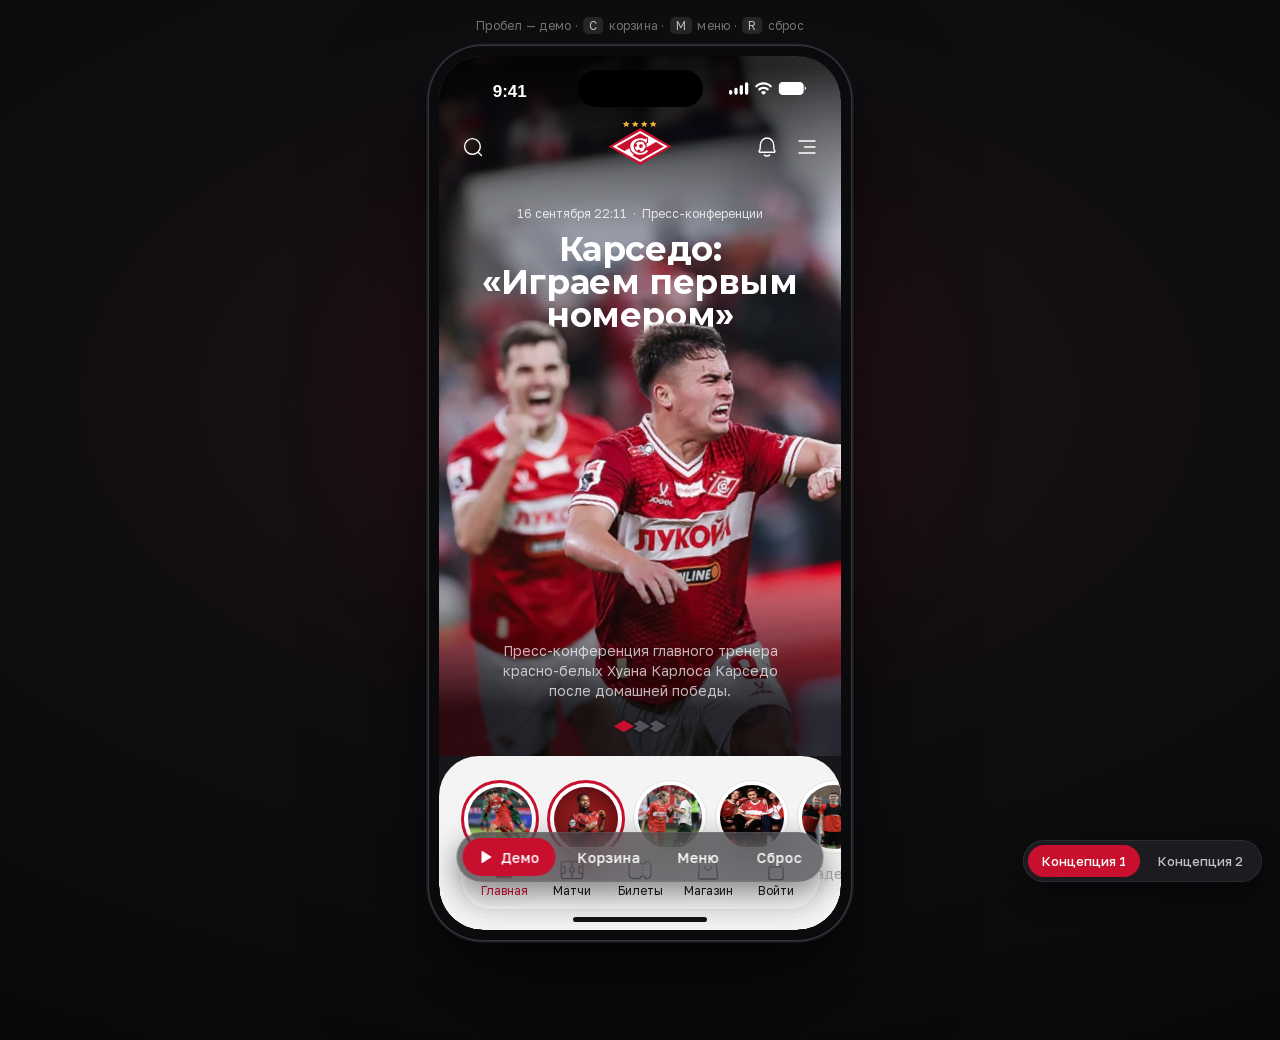
==== commit f7e1a467: "fix optimize images" ====
--- a/concept-1/index.html
+++ b/concept-1/index.html
@@ -557,35 +557,35 @@
     <section class="hero" id="hero">
       <div class="hero-clip">
         <div class="hslide on" data-i="0">
-        <img class="hbg0" src="assets/hero_bg0.png" alt="">
-        <div class="hbg1w"><img src="assets/hero_bg1.png" alt=""></div>
-        <div class="hphoto px" id="hpA"><div><img src="assets/hero_photo_a.png" alt=""></div></div>
+        <img class="hbg0" src="assets/hero_bg0.webp" alt="">
+        <div class="hbg1w"><img src="assets/hero_bg1.webp" alt=""></div>
+        <div class="hphoto px" id="hpA"><div><img src="assets/hero_photo_a.webp" alt=""></div></div>
         <div class="htop"></div>
         <div class="htitle intro-h" style="--d:200ms">
           <div class="hmeta"><p>16 сентября 22:11</p><p>·</p><p>Пресс-конференции</p></div>
           <h1>Карседо:<br>«Играем первым номером»</h1>
         </div>
-        <div class="hphoto px" id="hpB"><div><img src="assets/hero_photo_b.png" alt=""></div></div>
+        <div class="hphoto px" id="hpB"><div><img src="assets/hero_photo_b.webp" alt=""></div></div>
         <div class="hbot"></div>
         <div class="htxt intro-h" style="--d:450ms"><p>Пресс-конференция главного тренера красно-белых Хуана Карлоса Карседо после домашней победы.</p></div>
         </div>
         <div class="hslide" data-i="1">
-          <img class="hbg0" src="assets/hero_bg0.png" alt="">
-          <div class="hbg1w"><img src="assets/hero_bg1.png" alt=""></div>
-          <div class="hpic px" style="left:-268.42px;top:0;width:955.635px;height:865px"><img src="assets/hero2_a.png" alt="" style="height:99.97%;left:.02%;top:.03%;width:99.96%"></div>
+          <img class="hbg0" src="assets/hero_bg0.webp" alt="">
+          <div class="hbg1w"><img src="assets/hero_bg1.webp" alt=""></div>
+          <div class="hpic px" style="left:-268.42px;top:0;width:955.635px;height:865px"><img src="assets/hero2_a.webp" alt="" style="height:99.97%;left:.02%;top:.03%;width:99.96%"></div>
           <div class="htop"></div>
           <div class="htitle"><div class="hmeta"><p>13 сентября 16:27</p><p>·</p><p>Мерч</p></div><h1>Новая ретро-джерси</h1></div>
-          <div class="hpic px" style="left:-268.42px;top:0;width:955.635px;height:865px"><img src="assets/hero2_b.png" alt="" style="height:99.97%;left:.02%;top:.03%;width:99.96%"></div>
+          <div class="hpic px" style="left:-268.42px;top:0;width:955.635px;height:865px"><img src="assets/hero2_b.webp" alt="" style="height:99.97%;left:.02%;top:.03%;width:99.96%"></div>
           <div class="hbot"></div>
           <div class="htxt"><p>Ретро-форма уже в продаже. Количество ограничено · 6 990 ₽.</p></div>
         </div>
         <div class="hslide" data-i="2">
-          <img class="hbg0" src="assets/hero_bg0.png" alt="">
-          <div class="hbg1w"><img src="assets/hero_bg1.png" alt=""></div>
-          <div class="hpic px" style="left:-158.86px;top:-313px;width:751.721px;height:1070px"><img src="assets/hero3_a.png" alt="" style="height:99.93%;left:0;top:.04%;width:99.95%"></div>
+          <img class="hbg0" src="assets/hero_bg0.webp" alt="">
+          <div class="hbg1w"><img src="assets/hero_bg1.webp" alt=""></div>
+          <div class="hpic px" style="left:-158.86px;top:-313px;width:751.721px;height:1070px"><img src="assets/hero3_a.webp" alt="" style="height:99.93%;left:0;top:.04%;width:99.95%"></div>
           <div class="htop"></div>
           <div class="htitle"><div class="hmeta"><p>9 сентября 8:49</p><p>·</p><p>Новости</p></div><h1>Лучшие игроки месяца</h1></div>
-          <div class="hpic px" style="left:-158.86px;top:-313px;width:751.721px;height:1070px"><img src="assets/hero3_b.png" alt="" style="height:99.93%;left:0;top:.04%;width:99.95%"></div>
+          <div class="hpic px" style="left:-158.86px;top:-313px;width:751.721px;height:1070px"><img src="assets/hero3_b.webp" alt="" style="height:99.93%;left:0;top:.04%;width:99.95%"></div>
           <div class="hbot"></div>
           <div class="htxt"><p>Игроки нашей команды в числе лучших игроков лиги в сентябре.</p></div>
         </div>
@@ -601,11 +601,11 @@
     <!-- СТОРИС -->
     <section class="sheet stories" id="stories">
       <div class="st-in"><div class="hs">
-        <div class="story" style="--i:0"><div class="ring act"><div class="im"><img src="assets/story1.png" alt="" style="inset:0;width:100%;height:100%;object-fit:cover"></div></div><p>Матч</p></div>
-        <div class="story" style="--i:1"><div class="ring act"><div class="im"><img src="assets/story2.png" alt="" style="inset:0;width:100%;height:100%;object-fit:cover"></div></div><p>Интервью</p></div>
-        <div class="story dim" style="--i:2"><div class="ring"><div class="im"><img src="assets/story3.png" alt="" style="inset:0;width:100%;height:100%;object-fit:cover"></div></div><p>ЖФК</p></div>
-        <div class="story dim" style="--i:3"><div class="ring"><div class="im"><img src="assets/story4.png" alt="" style="height:160%;left:-83.43%;top:-37.5%;width:266.87%"></div></div><p>Мерч</p></div>
-        <div class="story dim" style="--i:4"><div class="ring"><div class="im"><img src="assets/story5.png" alt="" style="height:100%;left:-92.92%;top:0;width:185.85%"></div></div><p>Академия</p></div>
+        <div class="story" style="--i:0"><div class="ring act"><div class="im"><img src="assets/story1.webp" alt="" style="inset:0;width:100%;height:100%;object-fit:cover"></div></div><p>Матч</p></div>
+        <div class="story" style="--i:1"><div class="ring act"><div class="im"><img src="assets/story2.webp" alt="" style="inset:0;width:100%;height:100%;object-fit:cover"></div></div><p>Интервью</p></div>
+        <div class="story dim" style="--i:2"><div class="ring"><div class="im"><img src="assets/story3.webp" alt="" style="inset:0;width:100%;height:100%;object-fit:cover"></div></div><p>ЖФК</p></div>
+        <div class="story dim" style="--i:3"><div class="ring"><div class="im"><img src="assets/story4.webp" alt="" style="height:160%;left:-83.43%;top:-37.5%;width:266.87%"></div></div><p>Мерч</p></div>
+        <div class="story dim" style="--i:4"><div class="ring"><div class="im"><img src="assets/story5.webp" alt="" style="height:100%;left:-92.92%;top:0;width:185.85%"></div></div><p>Академия</p></div>
         <div class="story" style="--i:5"><div class="ph"><i></i></div><p>Музей</p></div>
         <div class="story" style="--i:6"><div class="ph"><i></i></div><p>Клуб</p></div>
       </div></div>
@@ -623,7 +623,7 @@
     <!-- ВХОД -->
     <section class="sheet pad6 rv" id="loginsec">
       <div class="login">
-        <div class="bgs"><img class="a" src="assets/login_bg0.png" alt=""><img class="b" src="assets/login_bg1.png" alt=""><div class="m"></div></div>
+        <div class="bgs"><img class="a" src="assets/login_bg0.webp" alt=""><img class="b" src="assets/login_bg1.webp" alt=""><div class="m"></div></div>
         <div class="tx"><p class="t-h2">Войдите, чтобы получать привилегии </p><p class="t-p2">Баллы за матчи и покупки, скидки на билеты и мерч.</p></div>
         <button class="btn btn-white"><span>Войти</span></button>
         <button class="x pressable" aria-label="Закрыть"><img src="assets/close.svg" alt=""></button>
@@ -641,7 +641,7 @@
     </section>
 
     <!-- РЕКЛАМА -->
-    <section class="sheet rv" id="adsec" style="padding:0 6px"><div class="ad"><img src="assets/ad.png" alt=""></div></section>
+    <section class="sheet rv" id="adsec" style="padding:0 6px"><div class="ad"><img src="assets/ad.webp" alt=""></div></section>
 
     <!-- КОМАНДЫ -->
     <div class="teams-pin" id="teamsPin"><div class="teams-stick" id="teamsStick">
@@ -649,10 +649,10 @@
       <div class="card" style="overflow:hidden">
         <div class="label"><p class="t-h3 tt">Команды клуба</p><div class="pill pressable"><span>Все команды</span><img src="assets/chev.svg" alt=""></div></div>
         <div class="tcards" id="tcards">
-          <div class="tc pressable"><div class="l"><img src="assets/team_tex.png" alt=""><div class="m"></div><img class="ph" src="assets/team1.png" alt=""></div><div class="band b1"><i></i></div><div class="band b2"><i></i></div><div class="nm"><h4>Основной состав</h4><p>РПЛ · Кубок России</p></div><div class="go"><img src="assets/team_arrow.svg" alt=""></div><div class="ln1"></div><div class="ln2"></div></div>
-          <div class="tc pressable"><div class="l"><img src="assets/team_tex.png" alt=""><div class="m"></div><img class="ph" src="assets/team2.png" alt=""></div><div class="band b1"><i></i></div><div class="band b2"><i></i></div><div class="nm"><h4>ЖФК «Спартак»</h4><p>Женская суперлига</p></div><div class="go"><img src="assets/team_arrow.svg" alt=""></div><div class="ln1"></div><div class="ln2"></div></div>
-          <div class="tc pressable"><div class="l"><img src="assets/team_tex.png" alt=""><div class="m"></div><img class="ph" src="assets/team3.png" alt=""></div><div class="band b1"><i></i></div><div class="band b2"><i></i></div><div class="nm"><h4>Молодёжная</h4><p>Молодёжное первенство</p></div><div class="go"><img src="assets/team_arrow.svg" alt=""></div><div class="ln1"></div><div class="ln2"></div></div>
-          <div class="tc pressable"><div class="l"><img src="assets/team_tex.png" alt=""><div class="m"></div><img class="ph" src="assets/team4.png" alt=""></div><div class="band b1"><i></i></div><div class="band b2"><i></i></div><div class="nm"><h4>Академия</h4><p>Юношеские первенства</p></div><div class="go"><img src="assets/team_arrow.svg" alt=""></div><div class="ln1"></div><div class="ln2"></div></div>
+          <div class="tc pressable"><div class="l"><img src="assets/team_tex.webp" alt=""><div class="m"></div><img class="ph" src="assets/team1.webp" alt=""></div><div class="band b1"><i></i></div><div class="band b2"><i></i></div><div class="nm"><h4>Основной состав</h4><p>РПЛ · Кубок России</p></div><div class="go"><img src="assets/team_arrow.svg" alt=""></div><div class="ln1"></div><div class="ln2"></div></div>
+          <div class="tc pressable"><div class="l"><img src="assets/team_tex.webp" alt=""><div class="m"></div><img class="ph" src="assets/team2.webp" alt=""></div><div class="band b1"><i></i></div><div class="band b2"><i></i></div><div class="nm"><h4>ЖФК «Спартак»</h4><p>Женская суперлига</p></div><div class="go"><img src="assets/team_arrow.svg" alt=""></div><div class="ln1"></div><div class="ln2"></div></div>
+          <div class="tc pressable"><div class="l"><img src="assets/team_tex.webp" alt=""><div class="m"></div><img class="ph" src="assets/team3.webp" alt=""></div><div class="band b1"><i></i></div><div class="band b2"><i></i></div><div class="nm"><h4>Молодёжная</h4><p>Молодёжное первенство</p></div><div class="go"><img src="assets/team_arrow.svg" alt=""></div><div class="ln1"></div><div class="ln2"></div></div>
+          <div class="tc pressable"><div class="l"><img src="assets/team_tex.webp" alt=""><div class="m"></div><img class="ph" src="assets/team4.webp" alt=""></div><div class="band b1"><i></i></div><div class="band b2"><i></i></div><div class="nm"><h4>Академия</h4><p>Юношеские первенства</p></div><div class="go"><img src="assets/team_arrow.svg" alt=""></div><div class="ln1"></div><div class="ln2"></div></div>
         </div>
       </div>
     </section>
@@ -661,7 +661,7 @@
     <section class="sheet rv" style="padding:12px 6px;display:flex;flex-direction:column;gap:16px;align-items:center">
       <div class="abo" id="abo" style="width:402px">
         <div class="slide" data-k="0">
-          <div class="bg"><img class="a" src="assets/abo0.png" alt=""><img class="b" src="assets/abo1.png" alt="" style="height:187.67%;left:-22.81%;top:-55.16%;width:222.73%"></div>
+          <div class="bg"><img class="a" src="assets/abo0.webp" alt=""><img class="b" src="assets/abo1.webp" alt="" style="height:187.67%;left:-22.81%;top:-55.16%;width:222.73%"></div>
           <div class="lb t-h3">Абонемент<br>2026/27</div>
           <div class="bt"><p class="t-p2">Продление для действующих владельцев</p><button class="btn btn-outline"><span>Узнать больше</span></button></div>
         </div>
@@ -670,7 +670,7 @@
           <div class="bt"><p class="t-p2">Продление для действующих владельцев</p><button class="btn btn-outline"><span>Узнать больше</span></button></div>
         </div>
         <div class="slide" data-k="2">
-          <div class="bg"><img class="a" src="assets/abo0.png" alt=""><img class="b" src="assets/abo1.png" alt="" style="height:188.12%;left:-15.47%;top:-47.5%;width:189.73%"><img class="c" src="assets/abo2.png" alt=""></div>
+          <div class="bg"><img class="a" src="assets/abo0.webp" alt=""><img class="b" src="assets/abo1.webp" alt="" style="height:188.12%;left:-15.47%;top:-47.5%;width:189.73%"><img class="c" src="assets/abo2.webp" alt=""></div>
           <div class="lb t-h3">Абонемент 2026/27</div>
           <div class="bt"><p class="t-p2">Продление для действующих владельцев</p><button class="btn btn-outline"><span>Узнать больше</span></button></div>
         </div>
@@ -683,11 +683,11 @@
       <div class="mdark">
         <div class="label"><p class="t-h3">Медиа</p><div class="pill pressable"><span>Всё медиа</span><img src="assets/media_chev.svg" alt=""></div></div>
         <div class="mlist">
-          <div class="mbig"><div class="im"><img src="assets/media0.png" alt=""></div><p class="t-h2">Спартаковцы в сборных. Кто с кем сыграет в эту паузу</p><div class="meta"><p>19 сентября 10:30 </p><p>·</p><p>Новости</p></div></div>
-          <div class="mi pressable"><div class="tx"><p class="t-h4">Как «Спартак» обыграл «Факел» на 91-й минуте 🎬 </p><div class="meta"><p>18 сентября 16:2</p><p>·</p><p>Матчдэй</p></div></div><div class="th"><img class="p" src="assets/media1.png" alt="" style="height:126.22%;left:0;top:-24.55%"><div class="dim"></div><img class="pl" src="assets/media_play.svg" alt=""><div class="du">11:19</div></div></div>
-          <div class="mi pressable"><div class="tx"><p class="t-h4">Карседо: «Важно было завершить этот отрезок победой»</p><div class="meta"><p>16 сентября 22:11</p><p>·</p><p>Пресс-конференции</p></div></div><div class="th"><img class="p" src="assets/media2.png" alt="" style="height:126.81%;left:-.85%;top:-7.25%;width:100.85%"></div></div>
-          <div class="mi pressable"><div class="tx"><p class="t-h4">Угальде принес победу над «Факелом» на 91-й минуте!</p><div class="meta"><p>16 сентября 20:37</p><p>·</p><p>Новости</p></div></div><div class="th"><img src="assets/media3.png" alt="" style="position:absolute;inset:0;width:100%;height:100%;object-fit:cover"></div></div>
-          <div class="mi pressable"><div class="tx"><p class="t-h4">БАБИЧ: Видич, травма, братство России и Сербии 🎬 </p><div class="meta"><p>04 сентября 13:24</p><p>·</p><p>Видео</p></div></div><div class="th"><img class="p" src="assets/media4.png" alt="" style="height:126.22%;left:0;top:-24.55%"><div class="dim"></div><img class="pl" src="assets/media_play.svg" alt=""><div class="du">59:42</div></div></div>
+          <div class="mbig"><div class="im"><img src="assets/media0.webp" alt=""></div><p class="t-h2">Спартаковцы в сборных. Кто с кем сыграет в эту паузу</p><div class="meta"><p>19 сентября 10:30 </p><p>·</p><p>Новости</p></div></div>
+          <div class="mi pressable"><div class="tx"><p class="t-h4">Как «Спартак» обыграл «Факел» на 91-й минуте 🎬 </p><div class="meta"><p>18 сентября 16:2</p><p>·</p><p>Матчдэй</p></div></div><div class="th"><img class="p" src="assets/media1.webp" alt="" style="height:126.22%;left:0;top:-24.55%"><div class="dim"></div><img class="pl" src="assets/media_play.svg" alt=""><div class="du">11:19</div></div></div>
+          <div class="mi pressable"><div class="tx"><p class="t-h4">Карседо: «Важно было завершить этот отрезок победой»</p><div class="meta"><p>16 сентября 22:11</p><p>·</p><p>Пресс-конференции</p></div></div><div class="th"><img class="p" src="assets/media2.webp" alt="" style="height:126.81%;left:-.85%;top:-7.25%;width:100.85%"></div></div>
+          <div class="mi pressable"><div class="tx"><p class="t-h4">Угальде принес победу над «Факелом» на 91-й минуте!</p><div class="meta"><p>16 сентября 20:37</p><p>·</p><p>Новости</p></div></div><div class="th"><img src="assets/media3.webp" alt="" style="position:absolute;inset:0;width:100%;height:100%;object-fit:cover"></div></div>
+          <div class="mi pressable"><div class="tx"><p class="t-h4">БАБИЧ: Видич, травма, братство России и Сербии 🎬 </p><div class="meta"><p>04 сентября 13:24</p><p>·</p><p>Видео</p></div></div><div class="th"><img class="p" src="assets/media4.webp" alt="" style="height:126.22%;left:0;top:-24.55%"><div class="dim"></div><img class="pl" src="assets/media_play.svg" alt=""><div class="du">59:42</div></div></div>
         </div>
       </div>
     </section>
@@ -697,9 +697,9 @@
       <div class="card merch">
         <div class="label"><p class="t-h3 tt">Популярный мерч</p><div class="pill pressable"><span>Каталог</span><img src="assets/merch_chev.svg" alt=""></div></div>
         <div class="hs" id="merchHs">
-          <div class="pr pressable"><div class="im"><img src="assets/merch1.png" alt=""><div class="sh"></div><span class="bd" style="background:#ffe6ea;color:#c8102e">Хит</span></div><div class="tx"><div class="rt"><img src="assets/star.svg" alt=""><span>4.7</span><span class="g">·</span><span class="g">13 оценок</span></div><p>Джерси JOGEL «Спартак» игровая домашняя — сезон 26/27</p><p class="pc">6 990 ₽</p></div></div>
-          <div class="pr pressable"><div class="im"><img src="assets/merch2.png" alt=""></div><div class="tx"><div class="rt"><img src="assets/star.svg" alt=""><span>4.9</span><span class="g">·</span><span class="g">84 оценки</span></div><p>Ретро джерси «СПАРТАК» AKAI 1997</p><p class="pc">5 990 ₽</p></div></div>
-          <div class="pr pressable"><div class="im"><img src="assets/merch3.png" alt=""><div class="sh"></div><span class="bd" style="background:#e6fffa;color:#0eab8c">New</span></div><div class="tx"><div class="rt"><img src="assets/star.svg" alt=""><span>4.4</span><span class="g">·</span><span class="g">2 оценки</span></div><p>Кепка ATRIBUTIKA&amp;CLUB</p><p class="pc">2 190 ₽</p></div></div>
+          <div class="pr pressable"><div class="im"><img src="assets/merch1.webp" alt=""><div class="sh"></div><span class="bd" style="background:#ffe6ea;color:#c8102e">Хит</span></div><div class="tx"><div class="rt"><img src="assets/star.svg" alt=""><span>4.7</span><span class="g">·</span><span class="g">13 оценок</span></div><p>Джерси JOGEL «Спартак» игровая домашняя — сезон 26/27</p><p class="pc">6 990 ₽</p></div></div>
+          <div class="pr pressable"><div class="im"><img src="assets/merch2.webp" alt=""></div><div class="tx"><div class="rt"><img src="assets/star.svg" alt=""><span>4.9</span><span class="g">·</span><span class="g">84 оценки</span></div><p>Ретро джерси «СПАРТАК» AKAI 1997</p><p class="pc">5 990 ₽</p></div></div>
+          <div class="pr pressable"><div class="im"><img src="assets/merch3.webp" alt=""><div class="sh"></div><span class="bd" style="background:#e6fffa;color:#0eab8c">New</span></div><div class="tx"><div class="rt"><img src="assets/star.svg" alt=""><span>4.4</span><span class="g">·</span><span class="g">2 оценки</span></div><p>Кепка ATRIBUTIKA&amp;CLUB</p><p class="pc">2 190 ₽</p></div></div>
         </div>
       </div>
     </section>
